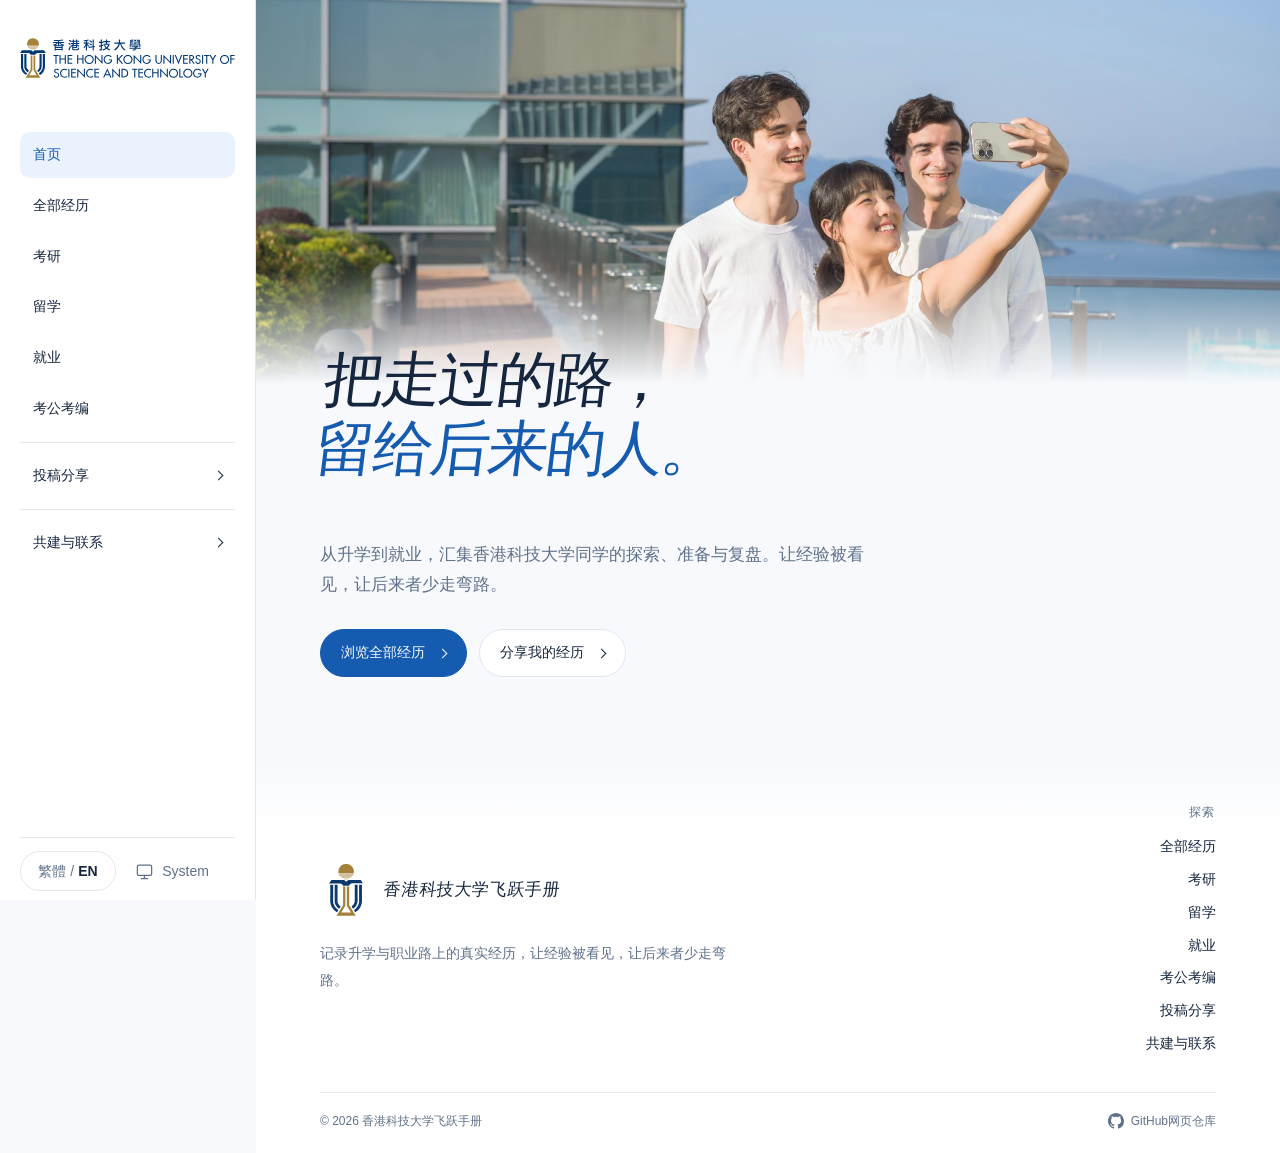
==== index.html @ 830ad862 "Fix bilingual typography and responsive language controls" ====
<!doctype html>
<html lang="zh-CN">
<head>
<meta charset="utf-8"><meta name="viewport" content="width=device-width,initial-scale=1">
<meta name="description" content="香港科技大学飞跃手册：考研、留学、就业、考公考编的真实经历分享。">
<link rel="canonical" href="https://hkust-feiyue.github.io/">
<meta property="og:image" content="./assets/images/hkust-horizontal.svg">
<meta property="og:image:alt" content="香港科技大学飞跃手册">
<meta name="theme-color" content="#f7f9fc">
<title>HKUST Feiyue · 香港科技大学飞跃手册</title>
<link rel="icon" href="./assets/icons/favicon.ico" sizes="any">
<link rel="icon" href="./assets/icons/favicon.svg" type="image/svg+xml">
<link rel="icon" href="./assets/icons/favicon-96x96.png" type="image/png" sizes="96x96">
<link rel="apple-touch-icon" href="./assets/icons/apple-touch-icon.png">
<link rel="manifest" href="./assets/icons/site.webmanifest">
<script src="./assets/js/theme-init.js"></script>
<link rel="preload" as="image" href="./assets/images/hkust-campus.jpg">
<link rel="stylesheet" href="./assets/css/site.css">
<script defer src="./assets/js/i18n.js"></script>
<script defer src="./assets/js/site.js"></script>

</head>
<body data-pagefind-ignore>
<a class="skip-link" href="#main">跳转到正文</a>
<div class="shell">
<aside class="sidebar" id="sidebar" aria-label="侧边导航"><a class="brand" href="./" aria-label="香港科技大学飞跃手册首页"><img class="brand-logo" src="./assets/images/hkust-horizontal.svg" alt="" width="498" height="94"></a><nav class="nav" id="category-nav" aria-label="主导航"><a href="./" data-view="home">首页</a><a href="./?view=all" data-category="all">全部经历</a><a href="./?category=kaoyan" data-category="kaoyan" data-category-label="考研" data-category-description="备考、复试与录取经历">考研</a><a href="./?category=overseas" data-category="overseas" data-category-label="留学" data-category-description="选校、申请与海外求学">留学</a><a href="./?category=career" data-category="career" data-category-label="就业" data-category-description="实习、校招与职场起步">就业</a><a href="./?category=public" data-category="public" data-category-label="考公考编" data-category-description="备考、招录与面试经验">考公考编</a><a href="./submit.html" class="nav-contribute">投稿分享 <span class="link-arrow" aria-hidden="true"></span></a><a href="./community.html" class="nav-community">共建与联系 <span class="link-arrow" aria-hidden="true"></span></a></nav><div class="sidebar-bottom"><button class="sidebar-theme language-toggle" type="button" aria-label="Switch to Traditional Chinese"><span lang="zh-Hant">繁體</span><span aria-hidden="true">/</span><span lang="en">EN</span></button><button class="sidebar-theme" id="theme-toggle" type="button" data-mode="system" aria-label="当前为跟随系统，切换到浅色主题"><svg viewBox="0 0 24 24" fill="none" stroke="currentColor" stroke-width="1.6" stroke-linecap="round" stroke-linejoin="round" aria-hidden="true"><g data-theme-icon="system"><rect x="3" y="4" width="18" height="13" rx="2"/><path d="M8 21h8m-4-4v4"/></g><g data-theme-icon="light"><circle cx="12" cy="12" r="4"/><path d="M12 2v2m0 16v2M2 12h2m16 0h2M5 5l1.4 1.4m11.2 11.2L19 19M5 19l1.4-1.4M17.6 6.4 19 5"/></g><g data-theme-icon="dark"><path d="M20.5 14A8.5 8.5 0 0 1 10 3.5 8.5 8.5 0 1 0 20.5 14Z"/></g></svg><span id="theme-label">跟随系统</span></button></div></aside>

<div class="page is-home">
<header class="topbar" aria-label="移动端导航栏">
        <a class="mobile-brand" href="./" aria-label="香港科技大学飞跃手册首页"><img class="mobile-brand-logo" src="./assets/images/hkust-horizontal.svg" alt="" width="498" height="94"></a>
        <button class="icon-button menu-button" id="menu-toggle" type="button" aria-label="打开导航" aria-controls="sidebar" aria-expanded="false"><span class="menu-lines" aria-hidden="true"><span></span><span></span><span></span></span></button>
      </header>
<div class="campus-banner" aria-hidden="true"></div>

<main id="main" class="content">
<script>
  const initialNav = document.querySelector('#category-nav');
  const initialCategory = new URLSearchParams(location.search).get('category');
  const initialActive = document.documentElement.dataset.view === 'home'
    ? initialNav.querySelector('[data-view="home"]')
    : initialNav.querySelector(`[data-category="${CSS.escape(initialCategory || 'all')}"]`) || initialNav.querySelector('[data-category="all"]');
  initialActive.setAttribute('aria-current', 'page');
</script>
<section class="home-intro" id="home-intro" aria-labelledby="hero-title">
          <div class="hero-copy">
            <h1 id="hero-title">把走过的路，<br><em>留给后来的人。</em></h1>
            <p class="lead">从升学到就业，汇集香港科技大学同学的探索、准备与复盘。让经验被看见，让后来者少走弯路。</p>
            <div class="home-actions"><a class="text-link" href="?view=all">浏览全部经历 <span class="link-arrow" aria-hidden="true"></span></a><a class="text-link" href="submit.html">分享我的经历 <span class="link-arrow" aria-hidden="true"></span></a></div>
          </div>
        </section><section class="archive-intro" id="archive-intro" aria-labelledby="stories-heading"><div><p class="eyebrow">EXPERIENCES</p><h1 id="stories-heading">全部经历</h1><p class="lead" id="category-intro">按方向浏览同学分享的升学与职业经验。</p></div><button type="button" class="search-open" aria-keyshortcuts="Control+K Meta+K" aria-label="搜索经历" hidden><svg viewBox="0 0 24 24" width="18" height="18" fill="none" stroke="currentColor" stroke-width="1.8" stroke-linecap="round" aria-hidden="true"><circle cx="10.8" cy="10.8" r="6.8"/><path d="m16 16 4.2 4.2"/></svg><span class="search-label">搜索文章</span><kbd>⌘/Ctrl K</kbd></button></section>
        <section class="section" id="archive-section" aria-labelledby="archive-heading"><div class="section-heading"><div><p class="eyebrow">STORIES</p><h2 id="archive-heading">经验分享</h2></div><div class="section-actions"><p id="results-count" aria-live="polite"></p><div class="year-select"><label class="visually-hidden" for="year-filter">按届次筛选</label><select id="year-filter" aria-label="按届次筛选"><option value="all">全部届次</option></select><button type="button" id="year-trigger" class="year-trigger" popovertarget="year-options" aria-label="按届次筛选" hidden><span id="year-label">全部届次</span><svg viewBox="0 0 24 24" fill="none" stroke="currentColor" stroke-width="1.8" aria-hidden="true"><path d="m6 9 6 6 6-6"/></svg></button><div id="year-options" class="year-options" popover aria-label="选择毕业届次"></div></div></div></div><div id="articles" class="article-list" aria-live="polite">
<!-- Article cards are generated from content/ during the build. -->
</div>
<div id="empty-state" class="empty-state" hidden><h3>暂时没有匹配的经历</h3><p>试试其他关键词或筛选条件。</p><a class="text-link" href="./submit.html">分享我的经历<span class="link-arrow"></span></a></div></section>
<dialog class="search-dialog" id="search-dialog" aria-label="搜索经历"><div class="search-field"><svg viewBox="0 0 24 24" width="18" height="18" fill="none" stroke="currentColor" stroke-width="1.8" stroke-linecap="round" aria-hidden="true"><circle cx="10.8" cy="10.8" r="6.8"/><path d="m16 16 4.2 4.2"/></svg><input id="search" type="search" placeholder="搜索文章全文、标题和关键词…" aria-label="搜索文章" aria-controls="search-results" autocomplete="off"><button type="button" class="search-close" aria-label="关闭搜索">×</button></div><div id="search-results" aria-live="polite"></div></dialog>
<script>
  const initialHome = document.documentElement.dataset.view === 'home';
  document.querySelector('.page').classList.toggle('is-home', initialHome);
  document.querySelector('#home-intro').hidden = !initialHome;
  document.querySelector('#archive-intro').hidden = initialHome;
  document.querySelector('#archive-section').hidden = initialHome;
  if (!initialHome && initialActive.dataset.categoryLabel) {
    document.querySelector('#stories-heading').textContent = initialActive.dataset.categoryLabel + '经历';
    document.querySelector('#category-intro').textContent = initialActive.dataset.categoryDescription + '，阅读同学的经验分享。';
  }
</script>
</main>
<footer class="site-footer" data-site-footer aria-label="网站页脚">
<div class="footer-inner">
<div class="footer-grid">
<div class="footer-brand">
<a class="footer-brand-link" href="./"><img class="footer-logo" src="./assets/icons/favicon.svg" alt="" width="52" height="52"><span class="footer-brand-name">香港科技大学飞跃手册</span></a>
<p>记录升学与职业路上的真实经历，让经验被看见，让后来者少走弯路。</p>
</div>
<div><h2 class="footer-title">探索</h2><nav class="footer-links" aria-label="页脚导航">
<a href="./?view=all">全部经历</a>
<a href="./?category=kaoyan">考研</a><a href="./?category=overseas">留学</a><a href="./?category=career">就业</a><a href="./?category=public">考公考编</a>
<a href="./submit.html">投稿分享</a><a href="./community.html">共建与联系</a>
</nav></div>
</div>
<div class="footer-bottom"><a class="footer-copyright" href="./community.html">© 2026 香港科技大学飞跃手册</a><a class="footer-github" href="https://github.com/HKUST-Feiyue/HKUST-Feiyue" target="_blank" rel="noopener noreferrer"><svg viewBox="0 0 16 16" fill="currentColor" aria-hidden="true" focusable="false"><path d="M8 0C3.58 0 0 3.58 0 8c0 3.54 2.29 6.53 5.47 7.59.4.07.55-.17.55-.38 0-.19-.01-.82-.01-1.49-2.01.37-2.53-.49-2.69-.94-.09-.23-.48-.94-.82-1.13-.28-.15-.68-.52-.01-.53.63-.01 1.08.58 1.23.82.72 1.21 1.87.87 2.33.66.07-.52.28-.87.51-1.07-1.78-.2-3.64-.89-3.64-3.95 0-.87.31-1.59.82-2.15-.08-.2-.36-1.02.08-2.12 0 0 .67-.21 2.2.82a7.65 7.65 0 0 1 2-.27c.68 0 1.36.09 2 .27 1.53-1.04 2.2-.82 2.2-.82.44 1.1.16 1.92.08 2.12.51.56.82 1.27.82 2.15 0 3.07-1.87 3.75-3.65 3.95.29.25.54.73.54 1.48 0 1.07-.01 1.93-.01 2.2 0 .21.15.46.55.38A8.01 8.01 0 0 0 16 8c0-4.42-3.58-8-8-8"/></svg><span>GitHub网页仓库</span></a></div>
</div>
</footer>

</div>
</div>
</body>
</html>
---- assets/css/site.css ----
:root {
  color-scheme: light;
  --bg: #f7f9fc;
  --surface: #fff;
  --text: #15263e;
  --muted: #60728b;
  --line: #e0e8f2;
  --accent: #155baf;
  --soft: #e9f2fd;
  --sidebar: 256px;
  font-family: Inter,-apple-system,BlinkMacSystemFont,"Segoe UI","PingFang TC","Microsoft JhengHei","PingFang SC","Microsoft YaHei",sans-serif;
  --serif: Georgia,"Noto Serif TC","Source Han Serif TC","Songti TC","PMingLiU",serif;
  font-synthesis: none;
  --banner-tint: linear-gradient(110deg,rgba(246,250,255,.12),rgba(246,250,255,.08));
}

* {
  box-sizing: border-box;
}

html {
  scroll-behavior: auto;
  scroll-padding-top: 24px;
}

body {
  margin: 0;
  background: var(--bg);
  color: var(--text);
  line-height: 1.7;
}

a {
  color: inherit;
  text-decoration: none;
}

button, input, select, textarea {
  font: inherit;
}

button, a, input, select, textarea {
  -webkit-tap-highlight-color: transparent;
}

button {
  cursor: pointer;
}

button:focus-visible, a:focus-visible, input:focus-visible, select:focus-visible, textarea:focus-visible {
  outline: 2px solid var(--accent);
  outline-offset: 3px;
}

[data-theme=dark] {
  color-scheme: dark;
  --bg: #0b1424;
  --surface: #111e32;
  --text: #edf4ff;
  --muted: #a6b8cf;
  --line: #283b55;
  --accent: #7bb6ff;
  --soft: #172d4c;
  --banner-tint: linear-gradient(110deg,rgba(4,17,38,.24),rgba(4,17,38,.16));
}

.shell {
  display: flex;
  min-height: 100vh;
}

.sidebar {
  position: fixed;
  inset: 0 auto 0 0;
  width: var(--sidebar);
  height: 100vh;
  flex: none;
  border-right: 1px solid var(--line);
  padding: 32px 20px 4px;
  display: flex;
  flex-direction: column;
  background: var(--surface);
  overflow-y: auto;
}

.brand {
  display: flex;
  align-items: center;
  flex: none;
  min-height: 52px;
  margin-bottom: 48px;
}

.nav {
  display: grid;
  gap: 5px;
}

.nav a {
  display: block;
  padding: 11px 13px;
  border-radius: 10px;
  font-size: 14px;
  transition: background .2s;
}

.nav a:hover, .nav a[aria-current="page"] {
  background: var(--soft);
}

.nav a[aria-current] {
  color: var(--accent);
  font-weight: 650;
}

.sidebar-bottom {
  display: flex;
  align-items: center;
  justify-content: flex-start;
  margin-top: auto;
  padding-top: 8px;
  border-top: 1px solid var(--line);
}

.page {
  min-width: 0;
  flex: 1;
  margin-left: var(--sidebar);
  position: relative;
  display: flex;
  flex-direction: column;
  min-height: 100vh;
  background: var(--bg);
  color: var(--text);
}

.page .topbar {
  display: none;
  border: 0;
}

.icon-button {
  border: 0;
  background: none;
  color: var(--text);
  font-size: 23px;
  padding: 5px;
}

.menu-button, .mobile-brand {
  display: none;
}

.content {
  max-width: 1600px;
  margin: auto;
  padding: 0 clamp(30px,5vw,96px);
}

.eyebrow {
  color: var(--accent);
  font-size: 11px;
  letter-spacing: .2em;
  font-weight: 700;
}

.submit-intro h1 {
  letter-spacing: -.045em;
  line-height: 1.27;
  font-weight: 500;
  font-family: var(--serif);
  font-size: clamp(30px,3.6vw,44px);
  margin: 10px 0;
}

.submit-intro h1 em {
  color: var(--accent);
  font-style: normal;
}

.lead {
  font-size: clamp(15px,1.4vw,18px);
  color: var(--muted);
  max-width: 600px;
}

.text-link {
  display: inline-block;
  color: var(--accent);
  font-weight: 650;
  font-size: 14px;
  margin-top: 22px;
}

.section {
  padding: 75px 0;
}

.section-heading {
  display: flex;
  flex-wrap: wrap;
  justify-content: space-between;
  align-items: end;
  gap: 20px;
  margin-bottom: 30px;
}

.section-heading h2 {
  font-family: var(--serif);
  font-size: 30px;
  font-weight: 500;
  margin: 8px 0 0;
}

.section-actions {
  display: flex;
  margin-left: auto;
  max-width: 100%;
  flex-direction: column;
  align-items: flex-end;
  gap: 8px;
}

.section-actions>p {
  font-size: 13px;
  color: var(--muted);
  margin: 0;
}

.year-select select, .field input, .field select, .field textarea {
  width: 100%;
  border: 1px solid var(--line);
  background: var(--surface);
  color: var(--text);
  border-radius: 9px;
  padding: 12px 14px;
  outline: none;
}

.year-select select:focus, .field input:focus, .field select:focus, .field textarea:focus {
  border-color: var(--accent);
}

.search-open {
  display: flex;
  align-items: center;
  gap: 10px;
  flex: none;
  min-width: 0;
  min-height: 40px;
  padding: 8px 0;
  border: 0;
  border-bottom: 1px solid var(--line);
  background: transparent;
  color: var(--muted);
  font: inherit;
  font-size: 13px;
  text-align: left;
  cursor: pointer;
}

.search-open:hover, .search-open:focus-visible {
  color: var(--accent);
}

.search-label {
  white-space: nowrap;
}

.search-open kbd {
  font: inherit;
  font-size: 11px;
}

.search-dialog {
  position: fixed;
  top: var(--search-top, 132px);
  left: 50%;
  transform: translateX(-50%);
  width: min(460px, calc(100% - 32px));
  max-height: min(580px, var(--search-available, calc(100dvh - var(--search-top, 132px) - 16px)));
  margin: 0;
  padding: 0;
  border: 1px solid color-mix(in srgb, var(--text) 10%, transparent);
  border-radius: 14px;
  background: var(--surface);
  color: var(--text);
  box-shadow: 0 16px 48px rgba(18,19,23,.14);
  overflow: hidden;
}

.search-dialog[open] {
  display: flex;
  flex-direction: column;
}

.search-dialog::backdrop {
  background: rgba(18,19,23,.3);
}

.search-field {
  display: flex;
  align-items: center;
  gap: 12px;
  flex: none;
  min-height: 54px;
  padding: 0 14px;
}

.search-field svg {
  flex: none;
  color: var(--muted);
}

.search-field input {
  flex: 1;
  min-width: 0;
  height: 54px;
  padding: 0;
  border: 0;
  background: transparent;
  color: var(--text);
  font: inherit;
  font-size: 16px;
}

.search-field input:focus {
  outline: none;
}

.search-field input::placeholder {
  color: var(--muted);
}

.search-field input::-webkit-search-cancel-button {
  display: none;
}

.search-close {
  display: flex;
  align-items: center;
  justify-content: center;
  width: 30px;
  height: 36px;
  flex: none;
  border: 0;
  border-radius: 7px;
  background: transparent;
  color: var(--muted);
  font: 24px/1 system-ui,-apple-system,BlinkMacSystemFont,"Segoe UI",sans-serif;
  cursor: pointer;
}

.search-close:hover, .search-close:focus-visible {
  color: var(--text);
  background: var(--surface);
}

#search-results {
  min-height: 0;
  overflow-y: auto;
  scrollbar-width: none;
  border-top: 1px solid var(--line);
}

#search-results:empty {
  display: none;
}

#search-results::-webkit-scrollbar {
  display: none;
}

.search-dialog:not(:has(#search-results ul)) .scroll-hint {
  display: none;
}

.scroll-hint {
  display: flex;
  justify-content: center;
  align-items: center;
  flex: none;
  height: 20px;
  color: var(--muted);
  visibility: hidden;
}

.scroll-hint.is-visible {
  visibility: visible;
}

.scroll-hint::before {
  content: "";
  width: 7px;
  height: 7px;
  border-right: 1.5px solid currentColor;
  border-bottom: 1.5px solid currentColor;
  transform: rotate(45deg);
}

.scroll-hint.is-visible::before {
  animation: scroll-hint 1.4s ease-in-out infinite;
}

@keyframes scroll-hint {
  50% { transform: translateY(3px) rotate(45deg); }
}

#search-results:not(:empty) {
  padding: 10px 16px;
  color: var(--muted);
  font-size: 13px;
}

.search-summary {
  padding: 2px 2px 8px;
  color: var(--muted);
  font-size: 11px;
  font-weight: 600;
}

#search-results ul {
  list-style: none;
  margin: 0;
  padding: 0;
}

#search-results li+li {
  border-top: 1px solid var(--line);
}

#search-results li a {
  display: block;
  padding: 10px 2px;
  border-radius: 8px;
  color: var(--text);
  font-size: 15px;
  line-height: 1.5;
}

.search-title {
  display: block;
  font-weight: 600;
}

#search-results li a:hover, #search-results li a:focus-visible {
  color: var(--accent);
}

.search-match {
  display: -webkit-box;
  -webkit-box-orient: vertical;
  -webkit-line-clamp: 2;
  overflow: hidden;
  margin-top: 3px;
  color: var(--muted);
  font-size: 12px;
  font-weight: 400;
  overflow-wrap: anywhere;
}

#search-results mark {
  background: transparent;
  color: var(--accent);
  font-weight: 700;
}

.year-select {
  position: relative;
  display: inline-flex;
  flex: none;
  width: max-content;
  min-width: 0;
}

.year-select select {
  appearance: none;
  -webkit-appearance: none;
  width: auto;
  max-width: none;
  padding: 10px 35px 10px 13px;
  cursor: pointer;
  font-size: 14px;
  font-weight: 550;
  border-radius: 9px;
}

.year-select>svg {
  display: none;
}

.year-select.has-popover select {
  display: none;
}

.year-trigger {
  display: inline-flex;
  align-items: center;
  justify-content: space-between;
  gap: 10px;
  width: auto;
  min-height: 44px;
  padding: 9px 12px;
  border: 1px solid var(--line);
  border-radius: 9px;
  background: var(--surface);
  color: var(--text);
  font: inherit;
  font-size: 14px;
  font-weight: 550;
  cursor: pointer;
}

.year-trigger[hidden] {
  display: none;
}

.year-trigger svg {
  width: 16px;
  height: 16px;
  flex: none;
  color: var(--muted);
}

.year-trigger:hover, .year-trigger:focus-visible {
  border-color: var(--accent);
  outline: none;
}

.year-options[popover] {
  position: fixed;
  inset: auto;
  min-width: 0;
  max-height: min(280px,60vh);
  overflow-y: auto;
  padding: 5px;
  margin: 0;
  border: 1px solid var(--line);
  border-radius: 10px;
  background: var(--surface);
  color: var(--text);
  box-shadow: 0 12px 30px rgba(8,28,55,.16);
}

.year-option {
  display: block;
  width: 100%;
  padding: 9px 12px;
  border: 0;
  border-radius: 7px;
  background: transparent;
  color: inherit;
  text-align: left;
  font: inherit;
  font-size: 14px;
  white-space: nowrap;
  cursor: pointer;
}

.year-option:hover, .year-option:focus-visible {
  background: var(--soft);
  outline: none;
}

.year-option.is-selected {
  background: var(--soft);
  color: var(--accent);
  font-weight: 650;
}

.article-item {
  padding: 22px 0;
  border-bottom: 1px solid var(--line);
}

.article-item h3 {
  font-size: 20px;
  margin: 4px 0;
}

.article-item h3 a:hover {
  color: var(--accent);
}

.article-meta {
  color: var(--muted);
  font-size: 13px;
  margin: 0;
}

.empty-state {
  text-align: center;
  padding: 65px 15px;
  background: var(--surface);
  border: 1px dashed var(--line);
  border-radius: 14px;
}

.empty-state h3 {
  font-family: var(--serif);
  font-size: 23px;
  font-weight: 500;
}

.empty-state p {
  font-size: 14px;
  color: var(--muted);
}

.submit-intro {
  max-width: 820px;
  margin-inline: auto;
  padding: 42px 0 24px;
}

.form-wrap {
  max-width: 820px;
  padding: 0;
  margin-bottom: 76px;
  margin-inline: auto;
  color: var(--text);
}

.notice {
  background: var(--soft);
  padding: 14px 16px;
  border-radius: 11px;
  margin-bottom: 22px;
  font-size: 13px;
  line-height: 1.7;
}

.notice p {
  margin: 5px 0 0;
  color: var(--muted);
}

.field {
  display: grid;
  gap: 8px;
  margin-bottom: 24px;
}

.education-fields {
  display: grid;
  grid-template-columns: repeat(3, minmax(0, 1fr));
  gap: 16px;
  align-items: start;
  min-width: 0;
  margin: 0 0 24px;
  padding: 0;
  border: 0;
}

.education-fields legend {
  padding: 0 0 16px;
  color: var(--text);
  font-size: 14px;
  font-weight: 700;
}

.education-fields .field {
  margin-bottom: 0;
  align-self: start;
}

.field label {
  font-size: 14px;
  font-weight: 600;
}

.field textarea {
  display: block;
  width: 100%;
  height: auto;
  field-sizing: content;
  resize: vertical;
  line-height: 1.75;
  min-height: 110px;
  overflow-y: auto;
}

.input-suffix {
  display: flex;
  align-items: center;
  gap: 12px;
}

.input-suffix input {
  width: 8ch;
  max-width: 100px;
  padding: 12px;
  text-align: center;
  letter-spacing: .02em;
}

.input-suffix span {
  font-size: 14px;
  font-weight: 600;
  white-space: nowrap;
  color: var(--muted);
}

.field-hint {
  font-size: 12px;
  color: var(--muted);
}

.form-actions {
  display: flex;
  gap: 10px;
  flex-wrap: wrap;
  margin: 12px 0 22px;
}

.primary-button, .secondary-button {
  min-height: 44px;
  padding: 11px 20px;
  border-radius: 10px;
  font-weight: 650;
  font-size: 14px;
}

.primary-button {
  background: var(--accent);
  border: 1px solid var(--accent);
  color: var(--bg);
}

.secondary-button {
  background: var(--surface);
  border: 1px solid var(--line);
  color: var(--text);
}

.primary-button:disabled {
  opacity: .55;
  cursor: not-allowed;
}

.secondary-button:hover:not(:disabled) {
  border-color: var(--accent);
}

.submission-checkpoint {
  display: grid;
  gap: 16px;
  padding: 22px 0 0;
  border-top: 1px solid var(--line);
  background: transparent;
}

.submission-checkpoint-heading strong {
  font-size: 16px;
  color: var(--text);
}

.submission-checkpoint-heading p {
  font-size: 13px;
  line-height: 1.7;
  color: var(--muted);
  margin: 4px 0 0;
}

.submission-turnstile {
  min-height: 65px;
  max-width: 100%;
  overflow: visible;
}

.submission-checkpoint-actions {
  display: flex;
  flex-wrap: wrap;
  align-items: center;
  gap: 12px 18px;
}

.submission-checkpoint-actions p {
  font-size: 13px;
  line-height: 1.6;
  color: var(--muted);
  margin: 0;
  flex: 1 1 230px;
  overflow-wrap: anywhere;
}

.submission-checkpoint-actions p[data-state=error] {
  color: #b62f37;
}

.submission-checkpoint-actions p[data-state=success] {
  color: #187d4b;
}

.submission-checkpoint-actions a {
  color: var(--accent);
  text-decoration: underline;
  text-underline-offset: 3px;
}

.preview {
  margin-top: 30px;
  padding: 20px;
  border: 1px solid var(--line);
  border-radius: 12px;
}

.preview #preview-text.article-page {
  padding: 0;
  margin: 0;
}

.preview #preview-text.article-page h1 {
  margin-top: 14px;
}

.visually-hidden {
  position: absolute!important;
  width: 1px;
  height: 1px;
  padding: 0;
  margin: -1px;
  overflow: hidden;
  clip: rect(0,0,0,0);
  white-space: nowrap;
  border: 0;
}

.skip-link {
  position: absolute;
  left: 10px;
  top: -60px;
  padding: 10px;
  background: var(--surface);
  z-index: 20;
}

.skip-link:focus {
  top: 10px;
}

/* Editorial article pages */
.article-page {
  position: relative;
  margin: 0 auto;
  padding: 65px 0 90px;
  padding-top: 38px;
}

.article-page h1 {
  font-family: var(--serif);
  font-size: clamp(32px,4.2vw,52px);
  line-height: 1.3;
  letter-spacing: -.03em;
  margin: 14px 0;
}

.article-page .article-byline {
  color: var(--muted);
  font-size: 14px;
  margin-bottom: 45px;
}

.article-body {
  font-size: 16px;
  line-height: 1.95;
  overflow-wrap: anywhere;
}

.article-body h2, .article-body h3 {
  line-height: 1.45;
  scroll-margin-top: 90px;
}

.article-body h2 {
  font-size: 25px;
  margin-top: 50px;
}

.article-body h3 {
  font-size: 20px;
  margin-top: 35px;
}

.article-body p, .article-body ul, .article-body ol {
  margin: 17px 0;
}

.article-body a {
  color: var(--accent);
  text-decoration: underline;
  text-underline-offset: 3px;
}

.article-body blockquote {
  margin: 25px 0;
  padding: 3px 20px;
  border-left: 3px solid var(--accent);
  background: var(--soft);
  color: var(--muted);
}

.article-body img {
  max-width: 100%;
  height: auto;
  border-radius: 12px;
}

.article-body pre {
  overflow: auto;
  padding: 20px;
  border-radius: 10px;
  background: var(--soft);
}

.article-body code {
  font-size: .9em;
}

.article-body table {
  border-collapse: collapse;
  display: block;
  overflow: auto;
}

.article-body th, .article-body td {
  padding: 10px 14px;
  border: 1px solid var(--line);
}

.article-toc {
  margin: 20px 0 40px;
  border-bottom: 1px solid var(--line);
}

.article-toc summary {
  display: flex;
  align-items: center;
  justify-content: space-between;
  list-style: none;
  cursor: pointer;
  padding: 14px 0;
  color: var(--text);
  font-size: 14px;
  font-weight: 600;
  user-select: none;
  -webkit-user-select: none;
  -webkit-tap-highlight-color: transparent;
}

.article-toc summary:focus-visible {
  outline: none;
  color: var(--accent);
}

.article-toc summary::-webkit-details-marker {
  display: none;
}

.article-toc summary::after {
  content: "";
  width: 8px;
  height: 8px;
  border-right: 1.5px solid currentColor;
  border-bottom: 1.5px solid currentColor;
  transform: rotate(45deg);
  transition: transform .2s;
}

.article-toc.is-open summary::after, .article-toc[open]:not(.is-enhanced) summary::after {
  transform: rotate(225deg);
}

.article-toc-panel {
  display: grid;
  grid-template-rows: 1fr;
}

.article-toc.is-enhanced .article-toc-panel {
  grid-template-rows: 0fr;
  transition: grid-template-rows .24s ease;
}

.article-toc.is-open .article-toc-panel {
  grid-template-rows: 1fr;
}

.article-toc-clip {
  min-height: 0;
  overflow: hidden;
}

.article-toc ul {
  list-style: none;
  margin: 0;
  padding: 8px 6px 12px;
  max-height: 24rem;
  overflow-y: auto;
  overscroll-behavior-y: contain;
}

.article-toc.is-enhanced ul {
  --fade-size: 48px;
  --fade-top: 0px;
  --fade-bottom: 0px;
  scrollbar-width: none;
  mask-image: linear-gradient(to bottom, transparent, #000 var(--fade-top), #000 calc(100% - var(--fade-bottom)), transparent);
}

.article-toc.is-enhanced ul::-webkit-scrollbar {
  display: none;
}

.article-toc ul.can-scroll-up {
  --fade-top: var(--fade-size);
}

.article-toc ul.can-scroll-down {
  --fade-bottom: var(--fade-size);
}

.article-toc li {
  margin: 0;
  font-size: 15px;
}

.article-toc li a {
  display: block;
  padding: 12px 6px;
  border-bottom: 1px solid var(--line);
  line-height: 1.5;
  -webkit-tap-highlight-color: transparent;
  user-select: none;
}

.article-toc li a:focus-visible {
  outline: none;
  color: var(--accent);
}

.article-toc a:hover, .article-toc a.is-active {
  color: var(--accent);
}

.article-toc li:last-child a {
  border-bottom: 0;
}

.article-contact {
  padding: 20px;
  border: 1px solid var(--line);
  border-radius: 12px;
  margin-top: 50px;
  white-space: pre-wrap;
  overflow-wrap: anywhere;
}

.article-back {
  font-size: 14px;
  color: var(--accent);
  display: inline-flex;
  align-items: center;
  gap: 7px;
}

.demo-badge {
  display: inline-block;
  color: var(--accent);
  background: var(--soft);
  font-size: 11px;
  font-weight: 700;
  border-radius: 6px;
  padding: 2px 8px;
  margin: 5px 0;
}

.article-more {
  display: inline-flex;
  gap: 6px;
  align-items: center;
  color: var(--accent);
  font-weight: 650;
  font-size: 13px;
  margin-top: 12px;
}

.article-toc .toc-depth-3 {
  margin-left: 16px;
}

.article-toc a {
  color: var(--muted);
  text-decoration: none;
}

/* Archive-first layout: category navigation lives in the sidebar, not repeated cards. */
.archive-intro {
  display: flex;
  align-items: center;
  justify-content: space-between;
  gap: 24px;
  padding: clamp(38px,6vw,76px) 0 26px;
  padding-top: 42px;
  padding-bottom: 14px;
}

.archive-intro h1 {
  font-family: var(--serif);
  font-size: clamp(32px,4vw,49px);
  font-weight: 500;
  line-height: 1.25;
  letter-spacing: -.035em;
  margin: 8px 0;
}

.home-intro h1:focus, .archive-intro h1:focus {
  outline: none;
}

.archive-intro .lead {
  font-size: 15px;
  margin: 0;
}

.archive-intro+.section {
  padding-top: 18px;
}

.archive-intro+.section .section-heading {
  margin-bottom: 22px;
}

.submit-intro .lead {
  font-size: 14px;
  margin: 0;
}


/* Community contact page: shared layout, tokens and responsive typography. */
.community-content { max-width: 820px; margin: 0 auto 76px; }
.community-section { padding: 28px 0; border-top: 1px solid var(--line); }
.community-section h2 { margin: 0 0 10px; font-size: 20px; font-weight: 600; letter-spacing: -.02em; }
.community-section > p { color: var(--muted); font-size: 14px; margin: 0 0 18px; }
.community-people { display: grid; grid-template-columns: repeat(2, minmax(0, 1fr)); column-gap: 24px; margin-bottom: 18px; }
.community-person { display: flex; align-items: center; justify-content: space-between; gap: 18px; min-width: 0; padding: 22px 0; border-bottom: 1px solid var(--line); }
.community-person-info { min-width: 0; }
.community-person-name { display: flex; align-items: center; flex-wrap: wrap; gap: 9px; margin: 0; font-size: 16px; font-weight: 650; }
.community-role { font-size: 12px; font-weight: 500; color: var(--muted); }
.community-person-info p { color: var(--muted); font-size: 13px; margin: 4px 0; }
.community-person-links { display: flex; gap: 12px; flex: none; }
.community-person-links a { display: inline-flex; align-items: center; justify-content: center; width: 28px; height: 28px; color: var(--muted); }
.community-person-links a:hover, .community-person-links a:focus-visible { color: var(--accent); }
.community-person-links svg { width: 18px; height: 18px; }
.community-links { display: flex; gap: 18px; flex-wrap: wrap; margin-top: 5px; }
.community-links a, .community-contact a { color: var(--accent); font-size: 14px; }
.community-links a:hover, .community-contact a:hover { text-decoration: underline; text-underline-offset: 3px; }
.community-contact { display: flex; gap: 14px 24px; align-items: center; flex-wrap: wrap; }
@media(max-width:580px) {
  .community-content { margin-bottom: 42px; }
  .community-people { grid-template-columns: 1fr; }
  .community-person { gap: 12px; }
}

/* One shared right-arrow interaction, following the personal-site implementation. */
.link-arrow {
  display: inline-block;
  vertical-align: middle;
  flex: 0 0 auto;
  width: 7px;
  height: 7px;
  margin-left: 6px;
  border-top: 1.5px solid currentColor;
  border-right: 1.5px solid currentColor;
  transform: rotate(45deg);
  transition: transform .16s ease;
}

a:is(:hover, :focus-visible) .link-arrow {
  transform: translateX(3px) rotate(45deg);
}

.link-arrow-left {
  transform: rotate(225deg);
}

a:is(:hover, :focus-visible) .link-arrow-left {
  transform: translateX(-3px) rotate(225deg);
}

.nav a:is(.nav-contribute, .nav-community) {
  position: relative;
  margin-top: 16px;
  display: flex;
  align-items: center;
  justify-content: space-between;
}

.nav-contribute::before, .nav-community::before {
  content: "";
  position: absolute;
  top: -11px;
  left: 0;
  right: 0;
  border-top: 1px solid var(--line);
}

.sidebar-theme {
  display: flex;
  align-items: center;
  justify-content: center;
  flex: none;
  gap: 8px;
  width: 112px;
  white-space: nowrap;
  border: 1px solid transparent;
  background: transparent;
  color: var(--muted);
  height: 50px;
  padding: 8px 13px;
  line-height: 1.2;
  text-align: left;
  font-size: 14px;
  border-radius: 10px;
  transition: background .18s,color .18s;
}

.sidebar-theme:hover {
  background: var(--soft);
  color: var(--text);
}

.sidebar-theme svg {
  display: block;
  width: 19px;
  height: 19px;
  flex: none;
}

.sidebar-theme [data-theme-icon] {
  display: none;
}

.sidebar-theme[data-mode=system] [data-theme-icon=system], .sidebar-theme[data-mode=light] [data-theme-icon=light], .sidebar-theme[data-mode=dark] [data-theme-icon=dark] {
  display: block;
}

.home-intro {
  padding: clamp(50px,8vw,105px) 0 65px;
  max-width: 760px;
}

.home-intro h1 {
  font-family: var(--serif);
  font-size: clamp(38px,5.3vw,68px);
  font-weight: 500;
  line-height: 1.3;
  letter-spacing: -.035em;
  margin: 18px 0 24px;
}

.home-intro h1 em {
  color: var(--accent);
  font-style: normal;
}

.home-actions {
  display: flex;
  flex-wrap: wrap;
  gap: 12px 30px;
}

[hidden] {
  display: none!important;
}

html[data-view="home"] #archive-intro,
html[data-view="home"] #archive-section,
html[data-view="archive"] #home-intro {
  display: none;
}

/* Accessible mobile navigation and compact page structure. */
.nav a:focus-visible, .sidebar-theme:focus-visible {
  outline-offset: 0;
}

.nav a[aria-current="page"] {
  background: var(--soft);
  color: var(--accent);
  font-weight: 650;
}

.article-back .link-arrow {
  margin-left: 0;
}

.field #body {
  min-height: 250px;
}

.field textarea[hidden] {
  display: none!important;
}

.markdown-toolbar {
  display: flex;
  flex-wrap: wrap;
  align-items: center;
  gap: 6px;
  padding: 12px;
  border: 1px solid var(--line);
  border-bottom: 0;
  border-radius: 10px 10px 0 0;
  background: var(--surface);
  margin-bottom: -8px;
}

.markdown-action {
  border: 1px solid var(--line);
  border-radius: 7px;
  background: var(--surface);
  color: var(--text);
  font-size: 13px;
  line-height: 1.4;
  padding: 7px 10px;
  white-space: nowrap;
}

.markdown-action:hover, .markdown-action:focus-visible {
  border-color: var(--accent);
  color: var(--accent);
}

/* Lightweight Markdown editing and in-place formatted preview. */
.markdown-toolbar+textarea {
  border-radius: 0 0 10px 10px;
  min-height: 250px;
}

.markdown-preview {
  border: 1px solid var(--line);
  border-radius: 0 0 10px 10px;
  background: var(--surface);
  padding: 16px;
  min-height: 180px;
}

.markdown-preview:empty:before {
  content: '暂无正文，返回编辑后开始填写';
  color: var(--muted);
  font-size: 14px;
}

.markdown-preview-toggle {
  background: var(--soft);
  color: var(--accent);
  border-color: var(--accent);
  font-weight: 650;
}

.markdown-preview-toggle[aria-pressed="true"] {
  color: var(--accent);
  border-color: var(--accent);
}

/* Form demo controls and published article typography share the same article-body rules. */
.demo-actions {
  display: flex;
  gap: 8px;
  flex-wrap: wrap;
}

.article-body h1 {
  font-size: clamp(27px,3.5vw,38px);
  line-height: 1.4;
  margin-top: 42px;
}

.article-body del {
  text-decoration: line-through;
}

.article-body input[type="checkbox"] {
  margin-right: 8px;
}

.markdown-help {
  border-top: 1px solid var(--line);
  padding: 12px 0;
  margin: 12px 0 16px;
  color: var(--muted);
}

.markdown-help summary {
  font-size: 13px;
  color: var(--accent);
  font-weight: 600;
  cursor: pointer;
}

.markdown-help-content {
  display: grid;
  gap: 9px;
  padding: 13px 0 4px;
  font-size: 13px;
  line-height: 1.6;
}

.markdown-help-content>div {
  display: grid;
  grid-template-columns: minmax(110px,170px) minmax(0,1fr);
  gap: 12px;
}

.markdown-help-content code {
  font-size: 12px;
  white-space: pre-wrap;
  overflow-wrap: anywhere;
  color: var(--text);
  background: var(--soft);
  padding: 5px 7px;
  border-radius: 5px;
}

.markdown-help-content p {
  margin: 7px 0 0;
}

.field #contact {
  min-height: 105px;
}

.year-select:focus-within .year-trigger {
  border-color: var(--accent);
}

/* Shared brand artwork and photographic page atmosphere. */
/* Use the original official horizontal logo as one image. Keep its native
proportions; no composition, mask, crop or duplicate seal. */
.brand-logo {
  display: block;
  width: 100%;
  height: auto;
  aspect-ratio: 498/94;
  max-width: 215px;
}

.mobile-brand-logo {
  display: block;
  width: 150px;
  max-width: 100%;
  height: auto;
  object-fit: contain;
}

.language-toggle {
  flex: none;
  width: 96px;
  height: 40px;
  justify-content: center;
  gap: 4px;
  white-space: nowrap;
  border: 1px solid var(--line);
  border-radius: 999px;
  padding: 6px 8px;
  background: transparent;
  color: var(--text);
  font-size: 14px;
}

.language-toggle span {
  color: var(--muted);
}

:lang(en) .language-toggle [lang=en],
:lang(zh-Hant) .language-toggle [lang=zh-Hant] {
  color: var(--text);
  font-weight: 700;
}

[data-theme=dark] :is(.brand-logo, .mobile-brand-logo, .footer-logo) {
  filter: brightness(0) invert(1);
}

.campus-banner {
  flex: none;
  height: clamp(270px,30vw,440px);
  background-color: var(--soft);
  background-image: linear-gradient(to bottom,transparent 70%,var(--bg) 100%),
    var(--banner-tint),url("../images/hkust-campus.jpg");
  background-size: cover;
  background-repeat: no-repeat;
  background-position: center,center,center 43%;
  overflow: hidden;
}

.page .content {
  flex: 1;
  width: 100%;
  background: var(--bg);
}

.page .icon-button {
  color: var(--text);
}

.page.is-home .home-intro {
  display: flex;
  flex-direction: column;
  justify-content: center;
  max-width: none;
  min-height: 0;
  padding: clamp(44px,6vw,86px) 0;
}

.page.is-home .hero-copy {
  max-width: 650px;
}

.page.is-home .home-intro h1 {
  position: relative;
  top: -140px;
  font-family: var(--serif);
  font-style: italic;
  transform: skewX(-7deg);
  transform-origin: left center;
  font-weight: 720;
  letter-spacing: -.04em;
  line-height: 1.15;
  font-size: clamp(40px,4.7vw,70px);
  color: var(--text);
  margin: 24px 0;
  margin-bottom: -100px;
}

.page.is-home .home-intro h1 em {
  color: var(--accent);
  font-style: inherit;
}

.page.is-home .home-intro .lead {
  font-size: clamp(15px,1.35vw,18px);
  max-width: 560px;
}

.page.is-home .home-actions {
  gap: 12px;
  margin-top: 30px;
}

.page.is-home .home-actions .text-link {
  display: inline-flex;
  align-items: center;
  justify-content: center;
  gap: 8px;
  margin: 0;
  padding: 11px 20px;
  min-height: 46px;
  border-radius: 999px;
  border: 1px solid var(--line);
  background: var(--surface);
  color: var(--text);
  font-size: 14px;
}

.page.is-home .home-actions .text-link:first-child {
  background: var(--accent);
  color: var(--bg);
  border-color: var(--accent);
}

.page.is-home .home-actions .text-link:hover {
  border-color: var(--accent);
}

/* HAI's two-column footer structure; colors and surface belong to HKUST's theme. */
.site-footer {
  flex: none;
  background: linear-gradient(to bottom,var(--bg),var(--surface) 80px);
  color: var(--text);
  padding: 48px clamp(22px,5vw,76px) 22px;
}

.footer-inner {
  width: 100%;
  max-width: none;
  margin: 0;
}

.footer-grid {
  display: grid;
  grid-template-columns: minmax(0,1fr) max-content;
  justify-content: space-between;
  align-items: center;
  gap: clamp(24px,5vw,72px);
}

.footer-grid>div:last-child {
  justify-self: end;
  text-align: right;
}

.footer-brand-link {
  display: inline-flex;
  align-items: center;
  gap: 12px;
  max-width: 100%;
  color: var(--text);
}

.footer-logo {
  display: block;
  width: 52px;
  height: 52px;
  flex: none;
  object-fit: contain;
}

.footer-brand-name {
  display: inline-block;
  font-family: var(--serif);
  font-style: italic;
  transform: skewX(-7deg);
  font-size: 17px;
  font-weight: 700;
  letter-spacing: .035em;
}

:lang(zh-Hant) :is(.page.is-home .home-intro h1, .footer-brand-name) {
  font-style: normal;
  transform: none;
}

.footer-brand p {
  max-width: 420px;
  color: var(--muted);
  font-size: 14px;
  line-height: 1.9;
  margin: 16px 0 0;
}

.footer-title {
  font-size: 12px;
  letter-spacing: .14em;
  color: var(--muted);
  font-weight: 700;
  margin: 0 0 13px;
}

.footer-links {
  display: grid;
  justify-items: end;
  gap: 9px;
}

.footer-links a {
  font-size: 14px;
  color: var(--text);
}

.footer-links a:hover, .footer-links a:focus-visible, .footer-bottom a:hover {
  color: var(--accent);
}

.footer-bottom {
  display: flex;
  justify-content: space-between;
  gap: 20px;
  margin-top: 36px;
  padding-top: 18px;
  border-top: 1px solid var(--line);
  color: var(--muted);
  font-size: 12px;
}

.footer-github {
  display: inline-flex;
  align-items: center;
  gap: 7px;
}

.footer-github svg {
  width: 16px;
  height: 16px;
  flex: none;
}

/* Responsive layout and environment preferences */

@media(max-width:900px) {
  .search-open {
    width: 44px;
    height: 44px;
    flex: none;
    margin: 0;
    justify-content: center;
    padding: 0;
    border: 0;
  }

  .search-open .search-label, .search-open kbd {
    display: none;
  }

  .search-open svg {
    width: 28px;
    height: 28px;
  }

  .education-fields {
    grid-template-columns: 1fr;
  }
  :root {
  --mobile-header-height: 72px;
  }

  .shell {
  display: block;
  }

  .page {
  width: 100%;
  margin-left: 0;
  }

  .page .topbar {
  position: sticky;
  top: 0;
  z-index: 50;
  display: flex;
  align-items: center;
  justify-content: space-between;
  gap: 4px;
  height: var(--mobile-header-height);
  padding: 0 clamp(18px,4vw,28px);
  background: var(--surface);
  border-bottom: 0;
  }

  .campus-banner {
  background-image: linear-gradient(to bottom,var(--surface),transparent 80px),
    linear-gradient(to bottom,transparent 70%,var(--bg) 100%),
    var(--banner-tint),url("../images/hkust-campus.jpg");
  background-position: center,center,center,center 43%;
  }

  .mobile-brand {
  display: flex;
  align-items: center;
  flex: 1;
  min-width: 0;
  min-height: 44px;
  }

  .topbar .language-toggle {
  width: 80px;
  margin-left: auto;
  font-size: 13px;
  }

  .menu-button {
  display: grid;
  place-items: center;
  touch-action: manipulation;
  flex: none;
  width: 44px;
  height: 44px;
  padding: 0;
  color: var(--text);
  }

  .menu-lines {
  display: grid;
  gap: 5px;
  width: 20px;
  }

  .menu-lines span {
  display: block;
  height: 2px;
  width: 100%;
  border-radius: 2px;
  background: currentColor;
  transition: transform .2s ease,opacity .2s ease;
  }

  .menu-button[aria-expanded=true] .menu-lines span:first-child {
  transform: translateY(7px) rotate(45deg);
  }

  .menu-button[aria-expanded=true] .menu-lines span:nth-child(2) {
  opacity: 0;
  }

  .menu-button[aria-expanded=true] .menu-lines span:last-child {
  transform: translateY(-7px) rotate(-45deg);
  }

  .sidebar {
  position: fixed;
  z-index: 45;
  top: calc(var(--mobile-header-height) + 10px);
  bottom: auto;
  left: clamp(14px,4vw,28px);
  right: clamp(14px,4vw,28px);
  width: auto;
  height: auto;
  max-height: calc(100dvh - var(--mobile-header-height) - 22px);
  padding: 14px;
  overflow-y: auto;
  overscroll-behavior: contain;
  border: 1px solid var(--line);
  border-radius: 16px;
  background: var(--surface);
  box-shadow: 0 20px 50px rgba(4,16,38,.18);
  opacity: 0;
  visibility: hidden;
  pointer-events: none;
  transform: translateY(-8px);
  transition: opacity .2s ease,transform .2s ease,visibility 0s linear .2s;
  }

  .shell.menu-open .sidebar {
  opacity: 1;
  visibility: visible;
  pointer-events: auto;
  transform: translateY(0);
  transition: opacity .2s ease,transform .2s ease,visibility 0s;
  }

  /* Navigation reset is a lifecycle state, not an additional animation.
  Close the old menu in the same frame before the browser swaps documents. */
  .shell.nav-reset .sidebar, .shell.nav-reset .menu-lines span {
  transition: none;
  }

  .sidebar .brand {
  display: none;
  }

  .sidebar .nav {
  gap: 3px;
  }

  .sidebar .nav a {
  padding: 10px 13px;
  }

  .sidebar-bottom {
  justify-content: flex-start;
  margin-top: 12px;
  padding-top: 16px;
  }

  .content {
  max-width: 900px;
  }

  .home-intro {
  padding: 42px 0 40px;
  }

  .brand-logo {
  max-width: 100%;
  }

  .mobile-brand-logo {
  width: clamp(128px,38vw,174px);
  }

  .page.is-home .hero-copy {
  max-width: 720px;
  }

  .page.is-home .home-intro {
  padding: 52px 0 62px;
  }
}

@media(max-width:720px) {
  .footer-grid {
  grid-template-columns: minmax(0,1fr);
  gap: 28px;
  }

  .footer-grid>div:last-child {
  justify-self: start;
  text-align: left;
  }

  .footer-links {
  justify-items: start;
  }
}

@media(max-width:580px) {
  .form-wrap {
  padding: 0;
  margin-bottom: 42px;
  }

  .submission-checkpoint {
  padding: 14px 0;
  }

  .submission-checkpoint-actions {
  align-items: stretch;
  }

  .submission-checkpoint-actions .primary-button {
  width: 100%;
  }

  .section {
  padding: 52px 0;
  }

  .section-heading {
  align-items: flex-end;
  }

  .section-actions>p {
  text-align: right;
  }

  .submit-intro {
  padding-top: 55px;
  }

  .archive-intro {
  padding: 36px 0 18px;
  }

  .archive-intro+.section {
  padding-top: 20px;
  }

  .submit-intro, .archive-intro {
  padding-top: 26px;
  }

  .article-page {
  padding-top: 25px;
  }

  .home-intro h1 {
  font-size: clamp(34px,9vw,46px);
  }

  .home-actions {
  gap: 4px 24px;
  }

  .markdown-toolbar {
  padding: 9px;
  gap: 5px;
  }

  .markdown-action {
  padding: 7px 9px;
  font-size: 12px;
  }

  .markdown-help-content>div {
  grid-template-columns: 1fr;
  gap: 4px;
  }

  .mobile-brand-logo {
  width: clamp(128px,38vw,154px);
  }

  .campus-banner {
  height: clamp(220px,60vw,320px);
  background-position: center,center,center,52% 43%;
  }

  .page.is-home .content {
  padding: 0 22px;
  }

  .page.is-home .home-intro {
  padding: 40px 0 64px;
  }

  .page.is-home .home-intro h1 {
  top: -105px;
  margin-bottom: -75px;
  font-size: clamp(34px,9vw,48px);
  }

  .page.is-home .home-actions .text-link {
  padding: 10px 14px;
  }

  .site-footer {
  padding: 38px 22px 24px;
  }

  .footer-bottom {
  flex-direction: column;
  gap: 12px;
  margin-top: 28px;
  }
}

@media(prefers-color-scheme:dark) {
  :root:not([data-theme]) {
  color-scheme: dark;
  --bg: #0b1424;
  --surface: #111e32;
  --text: #edf4ff;
  --muted: #a6b8cf;
  --line: #283b55;
  --accent: #7bb6ff;
  --soft: #172d4c;
  --banner-tint: linear-gradient(110deg,rgba(4,17,38,.24),rgba(4,17,38,.16));
  }
}

@media(prefers-reduced-motion:reduce) {
  html {
  scroll-behavior: auto;
  }

  *, *:before, *:after {
  transition: none!important;
  animation: none!important;
  }

  .sidebar {
  transition: none;
  }

  .link-arrow {
  transition: none;
  }

  a:is(:hover, :focus-visible) .link-arrow {
  transform: rotate(45deg);
  }

  a:is(:hover, :focus-visible) .link-arrow-left {
  transform: rotate(225deg);
  }
}
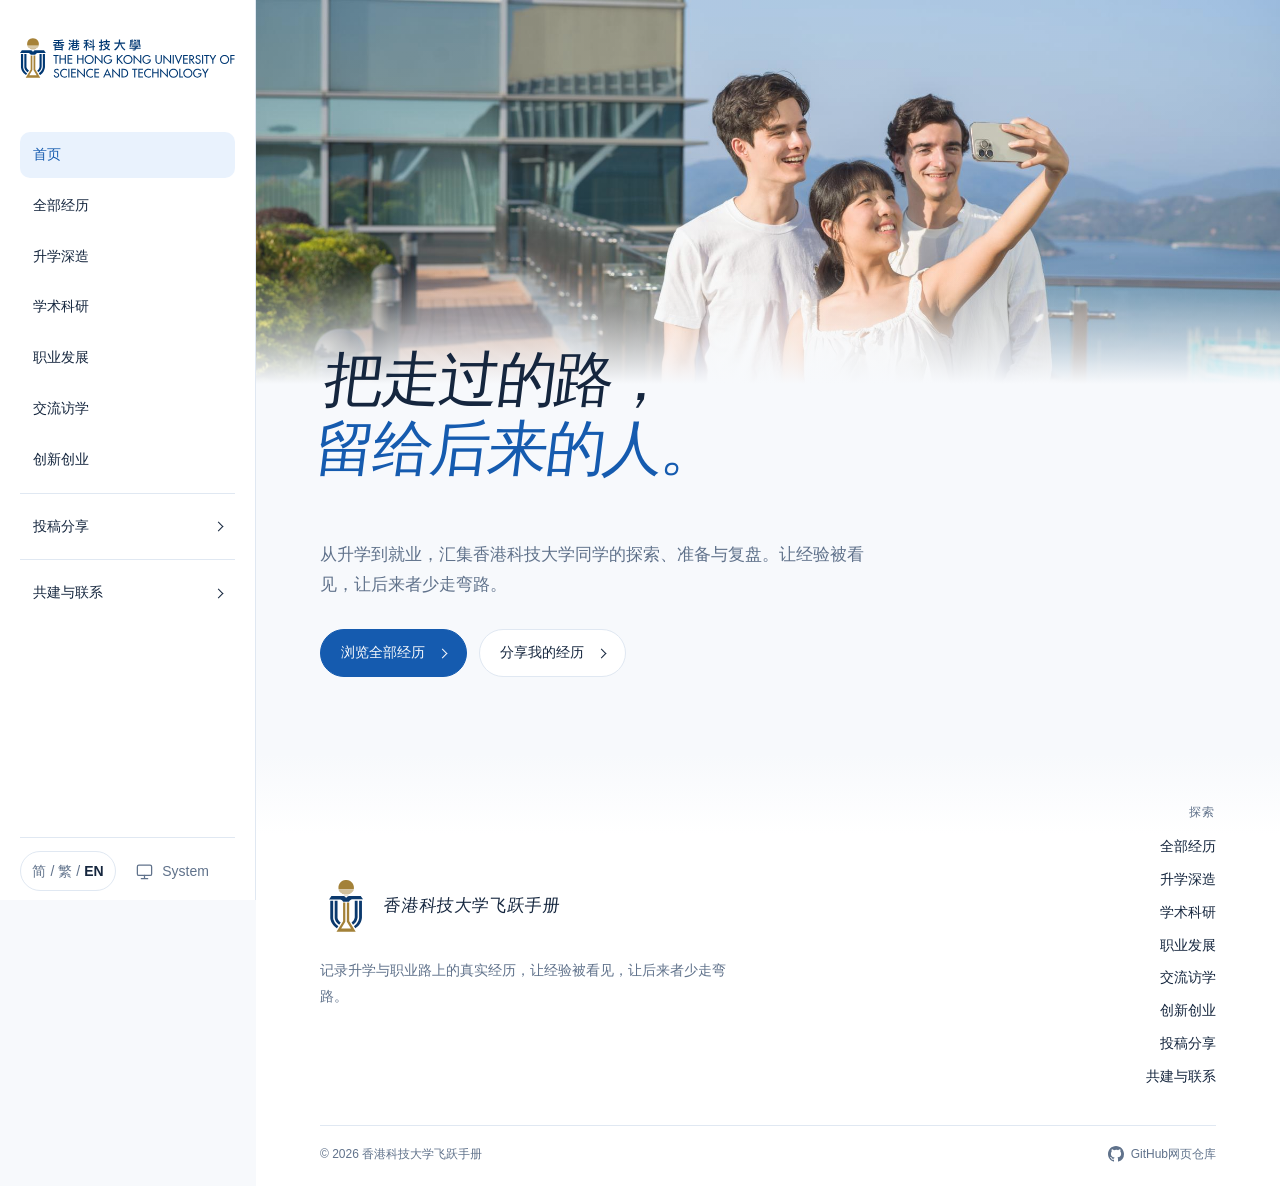
==== commit ec6782d5: "Refactor experiences around nine shared fields and five review categories" ====
--- a/index.html
+++ b/index.html
@@ -2,28 +2,28 @@
 <html lang="zh-CN">
 <head>
 <meta charset="utf-8"><meta name="viewport" content="width=device-width,initial-scale=1">
-<meta name="description" content="香港科技大学飞跃手册：考研、留学、就业、考公考编的真实经历分享。">
+<meta name="description" content="香港科技大学飞跃手册：升学、科研、职业、交流与创业的经历分享。">
 <link rel="canonical" href="https://hkust-feiyue.github.io/">
 <meta property="og:image" content="./assets/images/hkust-horizontal.svg">
 <meta property="og:image:alt" content="香港科技大学飞跃手册">
 <meta name="theme-color" content="#f7f9fc">
 <title>HKUST Feiyue · 香港科技大学飞跃手册</title>
-<link rel="icon" href="./assets/icons/favicon.ico" sizes="any">
-<link rel="icon" href="./assets/icons/favicon.svg" type="image/svg+xml">
-<link rel="icon" href="./assets/icons/favicon-96x96.png" type="image/png" sizes="96x96">
-<link rel="apple-touch-icon" href="./assets/icons/apple-touch-icon.png">
-<link rel="manifest" href="./assets/icons/site.webmanifest">
 <script src="./assets/js/theme-init.js"></script>
 <link rel="preload" as="image" href="./assets/images/hkust-campus.jpg">
 <link rel="stylesheet" href="./assets/css/site.css">
 <script defer src="./assets/js/i18n.js"></script>
 <script defer src="./assets/js/site.js"></script>
 
+<link rel="icon" href="./assets/icons/favicon.ico" sizes="any">
+<link rel="icon" href="./assets/icons/favicon.svg" type="image/svg+xml">
+<link rel="icon" href="./assets/icons/favicon-96x96.png" type="image/png" sizes="96x96">
+<link rel="apple-touch-icon" href="./assets/icons/apple-touch-icon.png">
+<link rel="manifest" href="./assets/icons/site.webmanifest">
 </head>
 <body data-pagefind-ignore>
 <a class="skip-link" href="#main">跳转到正文</a>
 <div class="shell">
-<aside class="sidebar" id="sidebar" aria-label="侧边导航"><a class="brand" href="./" aria-label="香港科技大学飞跃手册首页"><img class="brand-logo" src="./assets/images/hkust-horizontal.svg" alt="" width="498" height="94"></a><nav class="nav" id="category-nav" aria-label="主导航"><a href="./" data-view="home">首页</a><a href="./?view=all" data-category="all">全部经历</a><a href="./?category=kaoyan" data-category="kaoyan" data-category-label="考研" data-category-description="备考、复试与录取经历">考研</a><a href="./?category=overseas" data-category="overseas" data-category-label="留学" data-category-description="选校、申请与海外求学">留学</a><a href="./?category=career" data-category="career" data-category-label="就业" data-category-description="实习、校招与职场起步">就业</a><a href="./?category=public" data-category="public" data-category-label="考公考编" data-category-description="备考、招录与面试经验">考公考编</a><a href="./submit.html" class="nav-contribute">投稿分享 <span class="link-arrow" aria-hidden="true"></span></a><a href="./community.html" class="nav-community">共建与联系 <span class="link-arrow" aria-hidden="true"></span></a></nav><div class="sidebar-bottom"><button class="sidebar-theme language-toggle" type="button" aria-label="Switch to Traditional Chinese"><span lang="zh-Hant">繁體</span><span aria-hidden="true">/</span><span lang="en">EN</span></button><button class="sidebar-theme" id="theme-toggle" type="button" data-mode="system" aria-label="当前为跟随系统，切换到浅色主题"><svg viewBox="0 0 24 24" fill="none" stroke="currentColor" stroke-width="1.6" stroke-linecap="round" stroke-linejoin="round" aria-hidden="true"><g data-theme-icon="system"><rect x="3" y="4" width="18" height="13" rx="2"/><path d="M8 21h8m-4-4v4"/></g><g data-theme-icon="light"><circle cx="12" cy="12" r="4"/><path d="M12 2v2m0 16v2M2 12h2m16 0h2M5 5l1.4 1.4m11.2 11.2L19 19M5 19l1.4-1.4M17.6 6.4 19 5"/></g><g data-theme-icon="dark"><path d="M20.5 14A8.5 8.5 0 0 1 10 3.5 8.5 8.5 0 1 0 20.5 14Z"/></g></svg><span id="theme-label">跟随系统</span></button></div></aside>
+<aside class="sidebar" id="sidebar" aria-label="侧边导航"><a class="brand" href="./" aria-label="香港科技大学飞跃手册首页"><img class="brand-logo" src="./assets/images/hkust-horizontal.svg" alt="" width="498" height="94"></a><nav class="nav" id="category-nav" aria-label="主导航"><a href="./" data-view="home">首页</a><a href="./?view=all" data-category="all">全部经历</a><a href="./?category=further-studies" data-category="further-studies" data-category-label="升学深造" data-category-description="升学准备与求学经历">升学深造</a><a href="./?category=research" data-category="research" data-category-label="学术科研" data-category-description="研究实践与学术探索">学术科研</a><a href="./?category=career" data-category="career" data-category-label="职业发展" data-category-description="实习、求职与职业成长">职业发展</a><a href="./?category=exchange" data-category="exchange" data-category-label="交流访学" data-category-description="交流项目与访学经历">交流访学</a><a href="./?category=entrepreneurship" data-category="entrepreneurship" data-category-label="创新创业" data-category-description="创业实践与项目探索">创新创业</a><a href="./submit.html" class="nav-contribute">投稿分享 <span class="link-arrow" aria-hidden="true"></span></a><a href="./community.html" class="nav-community">共建与联系 <span class="link-arrow" aria-hidden="true"></span></a></nav><div class="sidebar-bottom"><button class="sidebar-theme language-toggle" type="button" aria-label="Switch to Traditional Chinese"><span lang="zh-CN">简</span><span aria-hidden="true">/</span><span lang="zh-Hant">繁</span><span aria-hidden="true">/</span><span lang="en">EN</span></button><button class="sidebar-theme" id="theme-toggle" type="button" data-mode="system" aria-label="当前为跟随系统，切换到浅色主题"><svg viewBox="0 0 24 24" fill="none" stroke="currentColor" stroke-width="1.6" stroke-linecap="round" stroke-linejoin="round" aria-hidden="true"><g data-theme-icon="system"><rect x="3" y="4" width="18" height="13" rx="2"/><path d="M8 21h8m-4-4v4"/></g><g data-theme-icon="light"><circle cx="12" cy="12" r="4"/><path d="M12 2v2m0 16v2M2 12h2m16 0h2M5 5l1.4 1.4m11.2 11.2L19 19M5 19l1.4-1.4M17.6 6.4 19 5"/></g><g data-theme-icon="dark"><path d="M20.5 14A8.5 8.5 0 0 1 10 3.5 8.5 8.5 0 1 0 20.5 14Z"/></g></svg><span id="theme-label">跟随系统</span></button></div></aside>
 
 <div class="page is-home">
 <header class="topbar" aria-label="移动端导航栏">
@@ -48,9 +48,7 @@
             <div class="home-actions"><a class="text-link" href="?view=all">浏览全部经历 <span class="link-arrow" aria-hidden="true"></span></a><a class="text-link" href="submit.html">分享我的经历 <span class="link-arrow" aria-hidden="true"></span></a></div>
           </div>
         </section><section class="archive-intro" id="archive-intro" aria-labelledby="stories-heading"><div><p class="eyebrow">EXPERIENCES</p><h1 id="stories-heading">全部经历</h1><p class="lead" id="category-intro">按方向浏览同学分享的升学与职业经验。</p></div><button type="button" class="search-open" aria-keyshortcuts="Control+K Meta+K" aria-label="搜索经历" hidden><svg viewBox="0 0 24 24" width="18" height="18" fill="none" stroke="currentColor" stroke-width="1.8" stroke-linecap="round" aria-hidden="true"><circle cx="10.8" cy="10.8" r="6.8"/><path d="m16 16 4.2 4.2"/></svg><span class="search-label">搜索文章</span><kbd>⌘/Ctrl K</kbd></button></section>
-        <section class="section" id="archive-section" aria-labelledby="archive-heading"><div class="section-heading"><div><p class="eyebrow">STORIES</p><h2 id="archive-heading">经验分享</h2></div><div class="section-actions"><p id="results-count" aria-live="polite"></p><div class="year-select"><label class="visually-hidden" for="year-filter">按届次筛选</label><select id="year-filter" aria-label="按届次筛选"><option value="all">全部届次</option></select><button type="button" id="year-trigger" class="year-trigger" popovertarget="year-options" aria-label="按届次筛选" hidden><span id="year-label">全部届次</span><svg viewBox="0 0 24 24" fill="none" stroke="currentColor" stroke-width="1.8" aria-hidden="true"><path d="m6 9 6 6 6-6"/></svg></button><div id="year-options" class="year-options" popover aria-label="选择毕业届次"></div></div></div></div><div id="articles" class="article-list" aria-live="polite">
-<!-- Article cards are generated from content/ during the build. -->
-</div>
+        <section class="section" id="archive-section" aria-labelledby="archive-heading"><div class="section-heading"><div><p class="eyebrow">STORIES</p><h2 id="archive-heading">经验分享</h2></div><div class="section-actions"><p id="results-count" aria-live="polite"><span data-i18n="{count} 篇经历" data-i18n-params="{&quot;count&quot;: 5}">5 篇经历</span><span data-i18n=" · 含演示内容" data-i18n-params="{}"> · 含演示内容</span></p><div class="attribute-filters"><label for="campus-filter">校区<select id="campus-filter"><option value="all">全部校区</option><option value="hk">香港校区</option><option value="gz">广州校区</option></select></label><div class="year-select"><label for="year-filter">入学年份</label><select id="year-filter" aria-label="按入学年份筛选"><option value="all">全部年份</option><option value="2024">2024</option><option value="2023">2023</option><option value="2022">2022</option><option value="2021">2021</option><option value="2020">2020</option></select><button type="button" id="year-trigger" class="year-trigger" popovertarget="year-options" aria-label="按入学年份筛选" hidden><span id="year-label">全部年份</span><svg viewBox="0 0 24 24" fill="none" stroke="currentColor" stroke-width="1.8" aria-hidden="true"><path d="m6 9 6 6 6-6"/></svg></button><div id="year-options" class="year-options" popover aria-label="选择入学年份"></div></div><label for="degree-filter">学位类型<select id="degree-filter"><option value="all">全部学位</option><option value="BSc">BSc</option><option value="BEng">BEng</option><option value="MSc">MSc</option><option value="MBA">MBA</option><option value="MPhil">MPhil</option></select></label><button type="button" id="reset-filters" class="secondary-button">重置筛选</button></div></div></div><div id="articles" class="article-list" aria-live="polite"><article class="article-item" data-category="entrepreneurship" data-campus="hk" data-degree="MBA" data-year="2024" data-demo="true"><span class="demo-badge">演示</span><h3 data-i18n-ignore><a href="./articles/demo-entrepreneurship.html">演示作者 5 · 示例项目 5</a></h3><p class="article-meta"><span data-i18n="香港校区" data-i18n-params="{}">香港校区</span> · <span data-i18n-ignore>2024</span> · <span data-i18n-ignore>MBA</span></p><p class="article-field" data-i18n-ignore>Business</p><p data-i18n-ignore>这是一篇虚构的创新创业演示文章，不是真实投稿；入学年份为单独设定的演示数据。 准备过程 从公开资料了解项目要求，整理时间安排和需要准备的材料。 实践与反思 记录具体行动、遇到的问题与思考，帮助读者理解经验的背景。 经验与建议 请以官方最新信息为准，并结合自己的目标作出判断。</p><time datetime="2026-11-24T00:00:00Z">2026-11-24</time><a class="article-more" href="./articles/demo-entrepreneurship.html">阅读全文<span class="link-arrow"></span></a></article><article class="article-item" data-category="exchange" data-campus="gz" data-degree="BEng" data-year="2023" data-demo="true"><span class="demo-badge">演示</span><h3 data-i18n-ignore><a href="./articles/demo-exchange.html">演示作者 4 · 示例项目 4</a></h3><p class="article-meta"><span data-i18n="广州校区" data-i18n-params="{}">广州校区</span> · <span data-i18n-ignore>2023</span> · <span data-i18n-ignore>BEng</span></p><p class="article-field" data-i18n-ignore>Data Science</p><p data-i18n-ignore>这是一篇虚构的交流访学演示文章，不是真实投稿；入学年份为单独设定的演示数据。 准备过程 从公开资料了解项目要求，整理时间安排和需要准备的材料。 实践与反思 记录具体行动、遇到的问题与思考，帮助读者理解经验的背景。 经验与建议 请以官方最新信息为准，并结合自己的目标作出判断。</p><time datetime="2026-11-23T00:00:00Z">2026-11-23</time><a class="article-more" href="./articles/demo-exchange.html">阅读全文<span class="link-arrow"></span></a></article><article class="article-item" data-category="career" data-campus="hk" data-degree="MSc" data-year="2022" data-demo="true"><span class="demo-badge">演示</span><h3 data-i18n-ignore><a href="./articles/demo-career.html">演示作者 3 · 示例项目 3</a></h3><p class="article-meta"><span data-i18n="香港校区" data-i18n-params="{}">香港校区</span> · <span data-i18n-ignore>2022</span> · <span data-i18n-ignore>MSc</span></p><p class="article-field" data-i18n-ignore>Engineering</p><p data-i18n-ignore>这是一篇虚构的职业发展演示文章，不是真实投稿；入学年份为单独设定的演示数据。 准备过程 从公开资料了解项目要求，整理时间安排和需要准备的材料。 实践与反思 记录具体行动、遇到的问题与思考，帮助读者理解经验的背景。 经验与建议 请以官方最新信息为准，并结合自己的目标作出判断。</p><time datetime="2026-11-22T00:00:00Z">2026-11-22</time><a class="article-more" href="./articles/demo-career.html">阅读全文<span class="link-arrow"></span></a></article><article class="article-item" data-category="research" data-campus="gz" data-degree="MPhil" data-year="2021" data-demo="true"><span class="demo-badge">演示</span><h3 data-i18n-ignore><a href="./articles/demo-research.html">演示作者 2 · 示例项目 2</a></h3><p class="article-meta"><span data-i18n="广州校区" data-i18n-params="{}">广州校区</span> · <span data-i18n-ignore>2021</span> · <span data-i18n-ignore>MPhil</span></p><p class="article-field" data-i18n-ignore>Artificial Intelligence</p><p data-i18n-ignore>这是一篇虚构的学术科研演示文章，不是真实投稿；入学年份为单独设定的演示数据。 准备过程 从公开资料了解项目要求，整理时间安排和需要准备的材料。 实践与反思 记录具体行动、遇到的问题与思考，帮助读者理解经验的背景。 经验与建议 请以官方最新信息为准，并结合自己的目标作出判断。</p><time datetime="2026-11-21T00:00:00Z">2026-11-21</time><a class="article-more" href="./articles/demo-research.html">阅读全文<span class="link-arrow"></span></a></article><article class="article-item" data-category="further-studies" data-campus="hk" data-degree="BSc" data-year="2020" data-demo="true"><span class="demo-badge">演示</span><h3 data-i18n-ignore><a href="./articles/demo-further-studies.html">演示作者 1 · 示例项目 1</a></h3><p class="article-meta"><span data-i18n="香港校区" data-i18n-params="{}">香港校区</span> · <span data-i18n-ignore>2020</span> · <span data-i18n-ignore>BSc</span></p><p class="article-field" data-i18n-ignore>Computer Science</p><p data-i18n-ignore>这是一篇虚构的升学深造演示文章，不是真实投稿；入学年份为单独设定的演示数据。 准备过程 从公开资料了解项目要求，整理时间安排和需要准备的材料。 实践与反思 记录具体行动、遇到的问题与思考，帮助读者理解经验的背景。 经验与建议 请以官方最新信息为准，并结合自己的目标作出判断。</p><time datetime="2026-11-20T00:00:00Z">2026-11-20</time><a class="article-more" href="./articles/demo-further-studies.html">阅读全文<span class="link-arrow"></span></a></article></div>
 <div id="empty-state" class="empty-state" hidden><h3>暂时没有匹配的经历</h3><p>试试其他关键词或筛选条件。</p><a class="text-link" href="./submit.html">分享我的经历<span class="link-arrow"></span></a></div></section>
 <dialog class="search-dialog" id="search-dialog" aria-label="搜索经历"><div class="search-field"><svg viewBox="0 0 24 24" width="18" height="18" fill="none" stroke="currentColor" stroke-width="1.8" stroke-linecap="round" aria-hidden="true"><circle cx="10.8" cy="10.8" r="6.8"/><path d="m16 16 4.2 4.2"/></svg><input id="search" type="search" placeholder="搜索文章全文、标题和关键词…" aria-label="搜索文章" aria-controls="search-results" autocomplete="off"><button type="button" class="search-close" aria-label="关闭搜索">×</button></div><div id="search-results" aria-live="polite"></div></dialog>
 <script>
@@ -72,11 +70,7 @@
 <a class="footer-brand-link" href="./"><img class="footer-logo" src="./assets/icons/favicon.svg" alt="" width="52" height="52"><span class="footer-brand-name">香港科技大学飞跃手册</span></a>
 <p>记录升学与职业路上的真实经历，让经验被看见，让后来者少走弯路。</p>
 </div>
-<div><h2 class="footer-title">探索</h2><nav class="footer-links" aria-label="页脚导航">
-<a href="./?view=all">全部经历</a>
-<a href="./?category=kaoyan">考研</a><a href="./?category=overseas">留学</a><a href="./?category=career">就业</a><a href="./?category=public">考公考编</a>
-<a href="./submit.html">投稿分享</a><a href="./community.html">共建与联系</a>
-</nav></div>
+<div><h2 class="footer-title">探索</h2><nav class="footer-links" aria-label="页脚导航"><a href="./?view=all">全部经历</a><a href="./?category=further-studies">升学深造</a><a href="./?category=research">学术科研</a><a href="./?category=career">职业发展</a><a href="./?category=exchange">交流访学</a><a href="./?category=entrepreneurship">创新创业</a><a href="./submit.html">投稿分享</a><a href="./community.html">共建与联系</a></nav></div>
 </div>
 <div class="footer-bottom"><a class="footer-copyright" href="./community.html">© 2026 香港科技大学飞跃手册</a><a class="footer-github" href="https://github.com/HKUST-Feiyue/HKUST-Feiyue" target="_blank" rel="noopener noreferrer"><svg viewBox="0 0 16 16" fill="currentColor" aria-hidden="true" focusable="false"><path d="M8 0C3.58 0 0 3.58 0 8c0 3.54 2.29 6.53 5.47 7.59.4.07.55-.17.55-.38 0-.19-.01-.82-.01-1.49-2.01.37-2.53-.49-2.69-.94-.09-.23-.48-.94-.82-1.13-.28-.15-.68-.52-.01-.53.63-.01 1.08.58 1.23.82.72 1.21 1.87.87 2.33.66.07-.52.28-.87.51-1.07-1.78-.2-3.64-.89-3.64-3.95 0-.87.31-1.59.82-2.15-.08-.2-.36-1.02.08-2.12 0 0 .67-.21 2.2.82a7.65 7.65 0 0 1 2-.27c.68 0 1.36.09 2 .27 1.53-1.04 2.2-.82 2.2-.82.44 1.1.16 1.92.08 2.12.51.56.82 1.27.82 2.15 0 3.07-1.87 3.75-3.65 3.95.29.25.54.73.54 1.48 0 1.07-.01 1.93-.01 2.2 0 .21.15.46.55.38A8.01 8.01 0 0 0 16 8c0-4.42-3.58-8-8-8"/></svg><span>GitHub网页仓库</span></a></div>
 </div>
--- a/assets/css/site.css
+++ b/assets/css/site.css
@@ -217,6 +217,7 @@
   margin-left: auto;
   max-width: 100%;
   flex-direction: column;
+  flex-wrap: wrap;
   align-items: flex-end;
   gap: 8px;
 }
@@ -1155,7 +1156,88 @@
 .community-links a, .community-contact a { color: var(--accent); font-size: 14px; }
 .community-links a:hover, .community-contact a:hover { text-decoration: underline; text-underline-offset: 3px; }
 .community-contact { display: flex; gap: 14px 24px; align-items: center; flex-wrap: wrap; }
+.attribute-filters {
+  display:flex;
+  flex-wrap:wrap;
+  gap:12px;
+  align-items:end;
+}
+
+.attribute-filters>label, .attribute-filters .year-select {
+  display:flex;
+  flex-direction:column;
+  gap:4px;
+}
+
+.attribute-filters select {
+  max-width:100%;
+  padding:9px 12px;
+  border:1px solid var(--line);
+  border-radius:8px;
+  background:var(--surface);
+  color:var(--text);
+}
+
+.contact-fields {
+  border:0;
+  padding:0;
+  min-width:0;
+}
+
+.contact-fields legend {
+  font-weight:600;
+  margin-bottom:12px;
+}
+
+.contact-row {
+  display:grid;
+  grid-template-columns:minmax(0,1fr) minmax(0,2fr) auto;
+  gap:10px;
+  align-items:end;
+  margin-bottom:12px;
+}
+
+.contact-row label {
+  min-width:0;
+}
+
+.contact-row input {
+  width:100%;
+  min-width:0;
+}
+
+.article-field {
+  margin:8px 0;
+  color:var(--muted);
+}
+
+.article-item time,.article-page>time {
+  margin-right: 12px;
+  color:var(--muted);
+  font-size:.85rem;
+}
+
+.copy-contact {
+  margin-left:8px;
+}
+
+.article-contact p {
+  overflow-wrap:anywhere;
+}
+
+
 @media(max-width:580px) {
+  .contact-row {
+    grid-template-columns: minmax(0,1fr) minmax(0,2fr);
+  }
+  .contact-row>button {
+    grid-column: 1/-1;
+    justify-self: start;
+  }
+  .attribute-filters {
+    width: 100%;
+  }
+
   .community-content { margin-bottom: 42px; }
   .community-people { grid-template-columns: 1fr; }
   .community-person { gap: 12px; }
@@ -1473,6 +1555,7 @@
 }
 
 :lang(en) .language-toggle [lang=en],
+:lang(zh-CN) .language-toggle [lang=zh-CN],
 :lang(zh-Hant) .language-toggle [lang=zh-Hant] {
   color: var(--text);
   font-weight: 700;
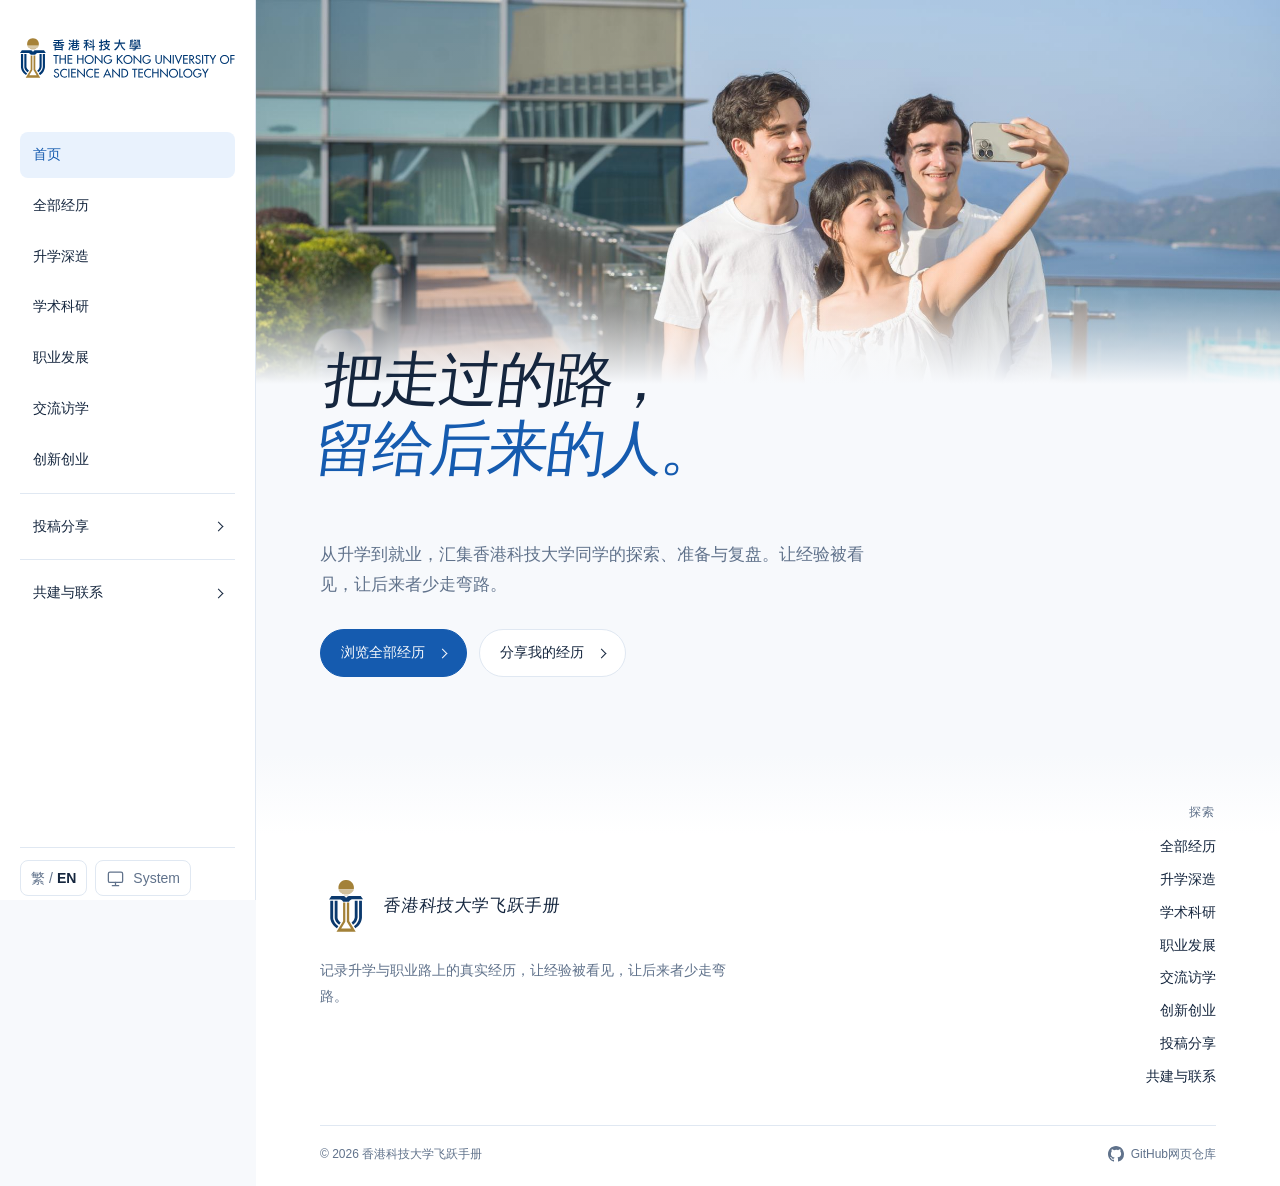
==== commit 6862f28e: "Unify compact controls and accessible select panels" ====
--- a/index.html
+++ b/index.html
@@ -12,6 +12,7 @@
 <link rel="preload" as="image" href="./assets/images/hkust-campus.jpg">
 <link rel="stylesheet" href="./assets/css/site.css">
 <script defer src="./assets/js/i18n.js"></script>
+<script defer src="./assets/js/select.js"></script>
 <script defer src="./assets/js/site.js"></script>
 
 <link rel="icon" href="./assets/icons/favicon.ico" sizes="any">
@@ -23,7 +24,7 @@
 <body data-pagefind-ignore>
 <a class="skip-link" href="#main">跳转到正文</a>
 <div class="shell">
-<aside class="sidebar" id="sidebar" aria-label="侧边导航"><a class="brand" href="./" aria-label="香港科技大学飞跃手册首页"><img class="brand-logo" src="./assets/images/hkust-horizontal.svg" alt="" width="498" height="94"></a><nav class="nav" id="category-nav" aria-label="主导航"><a href="./" data-view="home">首页</a><a href="./?view=all" data-category="all">全部经历</a><a href="./?category=further-studies" data-category="further-studies" data-category-label="升学深造" data-category-description="升学准备与求学经历">升学深造</a><a href="./?category=research" data-category="research" data-category-label="学术科研" data-category-description="研究实践与学术探索">学术科研</a><a href="./?category=career" data-category="career" data-category-label="职业发展" data-category-description="实习、求职与职业成长">职业发展</a><a href="./?category=exchange" data-category="exchange" data-category-label="交流访学" data-category-description="交流项目与访学经历">交流访学</a><a href="./?category=entrepreneurship" data-category="entrepreneurship" data-category-label="创新创业" data-category-description="创业实践与项目探索">创新创业</a><a href="./submit.html" class="nav-contribute">投稿分享 <span class="link-arrow" aria-hidden="true"></span></a><a href="./community.html" class="nav-community">共建与联系 <span class="link-arrow" aria-hidden="true"></span></a></nav><div class="sidebar-bottom"><button class="sidebar-theme language-toggle" type="button" aria-label="Switch to Traditional Chinese"><span lang="zh-CN">简</span><span aria-hidden="true">/</span><span lang="zh-Hant">繁</span><span aria-hidden="true">/</span><span lang="en">EN</span></button><button class="sidebar-theme" id="theme-toggle" type="button" data-mode="system" aria-label="当前为跟随系统，切换到浅色主题"><svg viewBox="0 0 24 24" fill="none" stroke="currentColor" stroke-width="1.6" stroke-linecap="round" stroke-linejoin="round" aria-hidden="true"><g data-theme-icon="system"><rect x="3" y="4" width="18" height="13" rx="2"/><path d="M8 21h8m-4-4v4"/></g><g data-theme-icon="light"><circle cx="12" cy="12" r="4"/><path d="M12 2v2m0 16v2M2 12h2m16 0h2M5 5l1.4 1.4m11.2 11.2L19 19M5 19l1.4-1.4M17.6 6.4 19 5"/></g><g data-theme-icon="dark"><path d="M20.5 14A8.5 8.5 0 0 1 10 3.5 8.5 8.5 0 1 0 20.5 14Z"/></g></svg><span id="theme-label">跟随系统</span></button></div></aside>
+<aside class="sidebar" id="sidebar" aria-label="侧边导航"><a class="brand" href="./" aria-label="香港科技大学飞跃手册首页"><img class="brand-logo" src="./assets/images/hkust-horizontal.svg" alt="" width="498" height="94"></a><nav class="nav" id="category-nav" aria-label="主导航"><a href="./" data-view="home">首页</a><a href="./?view=all" data-category="all">全部经历</a><a href="./?category=further-studies" data-category="further-studies" data-category-label="升学深造" data-category-description="升学准备与求学经历">升学深造</a><a href="./?category=research" data-category="research" data-category-label="学术科研" data-category-description="研究实践与学术探索">学术科研</a><a href="./?category=career" data-category="career" data-category-label="职业发展" data-category-description="实习、求职与职业成长">职业发展</a><a href="./?category=exchange" data-category="exchange" data-category-label="交流访学" data-category-description="交流项目与访学经历">交流访学</a><a href="./?category=entrepreneurship" data-category="entrepreneurship" data-category-label="创新创业" data-category-description="创业实践与项目探索">创新创业</a><a href="./submit.html" class="nav-contribute">投稿分享 <span class="link-arrow" aria-hidden="true"></span></a><a href="./community.html" class="nav-community">共建与联系 <span class="link-arrow" aria-hidden="true"></span></a></nav><div class="sidebar-bottom"><button class="sidebar-theme language-toggle" type="button" aria-label="Switch to Traditional Chinese"><span lang="zh-Hant">繁</span><span aria-hidden="true">/</span><span lang="en">EN</span></button><button class="sidebar-theme" id="theme-toggle" type="button" data-mode="system" aria-label="当前为跟随系统，切换到浅色主题"><svg viewBox="0 0 24 24" fill="none" stroke="currentColor" stroke-width="1.6" stroke-linecap="round" stroke-linejoin="round" aria-hidden="true"><g data-theme-icon="system"><rect x="3" y="4" width="18" height="13" rx="2"/><path d="M8 21h8m-4-4v4"/></g><g data-theme-icon="light"><circle cx="12" cy="12" r="4"/><path d="M12 2v2m0 16v2M2 12h2m16 0h2M5 5l1.4 1.4m11.2 11.2L19 19M5 19l1.4-1.4M17.6 6.4 19 5"/></g><g data-theme-icon="dark"><path d="M20.5 14A8.5 8.5 0 0 1 10 3.5 8.5 8.5 0 1 0 20.5 14Z"/></g></svg><span id="theme-label">跟随系统</span></button></div></aside>
 
 <div class="page is-home">
 <header class="topbar" aria-label="移动端导航栏">
@@ -48,7 +49,7 @@
             <div class="home-actions"><a class="text-link" href="?view=all">浏览全部经历 <span class="link-arrow" aria-hidden="true"></span></a><a class="text-link" href="submit.html">分享我的经历 <span class="link-arrow" aria-hidden="true"></span></a></div>
           </div>
         </section><section class="archive-intro" id="archive-intro" aria-labelledby="stories-heading"><div><p class="eyebrow">EXPERIENCES</p><h1 id="stories-heading">全部经历</h1><p class="lead" id="category-intro">按方向浏览同学分享的升学与职业经验。</p></div><button type="button" class="search-open" aria-keyshortcuts="Control+K Meta+K" aria-label="搜索经历" hidden><svg viewBox="0 0 24 24" width="18" height="18" fill="none" stroke="currentColor" stroke-width="1.8" stroke-linecap="round" aria-hidden="true"><circle cx="10.8" cy="10.8" r="6.8"/><path d="m16 16 4.2 4.2"/></svg><span class="search-label">搜索文章</span><kbd>⌘/Ctrl K</kbd></button></section>
-        <section class="section" id="archive-section" aria-labelledby="archive-heading"><div class="section-heading"><div><p class="eyebrow">STORIES</p><h2 id="archive-heading">经验分享</h2></div><div class="section-actions"><p id="results-count" aria-live="polite"><span data-i18n="{count} 篇经历" data-i18n-params="{&quot;count&quot;: 5}">5 篇经历</span><span data-i18n=" · 含演示内容" data-i18n-params="{}"> · 含演示内容</span></p><div class="attribute-filters"><label for="campus-filter">校区<select id="campus-filter"><option value="all">全部校区</option><option value="hk">香港校区</option><option value="gz">广州校区</option></select></label><div class="year-select"><label for="year-filter">入学年份</label><select id="year-filter" aria-label="按入学年份筛选"><option value="all">全部年份</option><option value="2024">2024</option><option value="2023">2023</option><option value="2022">2022</option><option value="2021">2021</option><option value="2020">2020</option></select><button type="button" id="year-trigger" class="year-trigger" popovertarget="year-options" aria-label="按入学年份筛选" hidden><span id="year-label">全部年份</span><svg viewBox="0 0 24 24" fill="none" stroke="currentColor" stroke-width="1.8" aria-hidden="true"><path d="m6 9 6 6 6-6"/></svg></button><div id="year-options" class="year-options" popover aria-label="选择入学年份"></div></div><label for="degree-filter">学位类型<select id="degree-filter"><option value="all">全部学位</option><option value="BSc">BSc</option><option value="BEng">BEng</option><option value="MSc">MSc</option><option value="MBA">MBA</option><option value="MPhil">MPhil</option></select></label><button type="button" id="reset-filters" class="secondary-button">重置筛选</button></div></div></div><div id="articles" class="article-list" aria-live="polite"><article class="article-item" data-category="entrepreneurship" data-campus="hk" data-degree="MBA" data-year="2024" data-demo="true"><span class="demo-badge">演示</span><h3 data-i18n-ignore><a href="./articles/demo-entrepreneurship.html">演示作者 5 · 示例项目 5</a></h3><p class="article-meta"><span data-i18n="香港校区" data-i18n-params="{}">香港校区</span> · <span data-i18n-ignore>2024</span> · <span data-i18n-ignore>MBA</span></p><p class="article-field" data-i18n-ignore>Business</p><p data-i18n-ignore>这是一篇虚构的创新创业演示文章，不是真实投稿；入学年份为单独设定的演示数据。 准备过程 从公开资料了解项目要求，整理时间安排和需要准备的材料。 实践与反思 记录具体行动、遇到的问题与思考，帮助读者理解经验的背景。 经验与建议 请以官方最新信息为准，并结合自己的目标作出判断。</p><time datetime="2026-11-24T00:00:00Z">2026-11-24</time><a class="article-more" href="./articles/demo-entrepreneurship.html">阅读全文<span class="link-arrow"></span></a></article><article class="article-item" data-category="exchange" data-campus="gz" data-degree="BEng" data-year="2023" data-demo="true"><span class="demo-badge">演示</span><h3 data-i18n-ignore><a href="./articles/demo-exchange.html">演示作者 4 · 示例项目 4</a></h3><p class="article-meta"><span data-i18n="广州校区" data-i18n-params="{}">广州校区</span> · <span data-i18n-ignore>2023</span> · <span data-i18n-ignore>BEng</span></p><p class="article-field" data-i18n-ignore>Data Science</p><p data-i18n-ignore>这是一篇虚构的交流访学演示文章，不是真实投稿；入学年份为单独设定的演示数据。 准备过程 从公开资料了解项目要求，整理时间安排和需要准备的材料。 实践与反思 记录具体行动、遇到的问题与思考，帮助读者理解经验的背景。 经验与建议 请以官方最新信息为准，并结合自己的目标作出判断。</p><time datetime="2026-11-23T00:00:00Z">2026-11-23</time><a class="article-more" href="./articles/demo-exchange.html">阅读全文<span class="link-arrow"></span></a></article><article class="article-item" data-category="career" data-campus="hk" data-degree="MSc" data-year="2022" data-demo="true"><span class="demo-badge">演示</span><h3 data-i18n-ignore><a href="./articles/demo-career.html">演示作者 3 · 示例项目 3</a></h3><p class="article-meta"><span data-i18n="香港校区" data-i18n-params="{}">香港校区</span> · <span data-i18n-ignore>2022</span> · <span data-i18n-ignore>MSc</span></p><p class="article-field" data-i18n-ignore>Engineering</p><p data-i18n-ignore>这是一篇虚构的职业发展演示文章，不是真实投稿；入学年份为单独设定的演示数据。 准备过程 从公开资料了解项目要求，整理时间安排和需要准备的材料。 实践与反思 记录具体行动、遇到的问题与思考，帮助读者理解经验的背景。 经验与建议 请以官方最新信息为准，并结合自己的目标作出判断。</p><time datetime="2026-11-22T00:00:00Z">2026-11-22</time><a class="article-more" href="./articles/demo-career.html">阅读全文<span class="link-arrow"></span></a></article><article class="article-item" data-category="research" data-campus="gz" data-degree="MPhil" data-year="2021" data-demo="true"><span class="demo-badge">演示</span><h3 data-i18n-ignore><a href="./articles/demo-research.html">演示作者 2 · 示例项目 2</a></h3><p class="article-meta"><span data-i18n="广州校区" data-i18n-params="{}">广州校区</span> · <span data-i18n-ignore>2021</span> · <span data-i18n-ignore>MPhil</span></p><p class="article-field" data-i18n-ignore>Artificial Intelligence</p><p data-i18n-ignore>这是一篇虚构的学术科研演示文章，不是真实投稿；入学年份为单独设定的演示数据。 准备过程 从公开资料了解项目要求，整理时间安排和需要准备的材料。 实践与反思 记录具体行动、遇到的问题与思考，帮助读者理解经验的背景。 经验与建议 请以官方最新信息为准，并结合自己的目标作出判断。</p><time datetime="2026-11-21T00:00:00Z">2026-11-21</time><a class="article-more" href="./articles/demo-research.html">阅读全文<span class="link-arrow"></span></a></article><article class="article-item" data-category="further-studies" data-campus="hk" data-degree="BSc" data-year="2020" data-demo="true"><span class="demo-badge">演示</span><h3 data-i18n-ignore><a href="./articles/demo-further-studies.html">演示作者 1 · 示例项目 1</a></h3><p class="article-meta"><span data-i18n="香港校区" data-i18n-params="{}">香港校区</span> · <span data-i18n-ignore>2020</span> · <span data-i18n-ignore>BSc</span></p><p class="article-field" data-i18n-ignore>Computer Science</p><p data-i18n-ignore>这是一篇虚构的升学深造演示文章，不是真实投稿；入学年份为单独设定的演示数据。 准备过程 从公开资料了解项目要求，整理时间安排和需要准备的材料。 实践与反思 记录具体行动、遇到的问题与思考，帮助读者理解经验的背景。 经验与建议 请以官方最新信息为准，并结合自己的目标作出判断。</p><time datetime="2026-11-20T00:00:00Z">2026-11-20</time><a class="article-more" href="./articles/demo-further-studies.html">阅读全文<span class="link-arrow"></span></a></article></div>
+        <section class="section" id="archive-section" aria-labelledby="archive-heading"><div class="section-heading"><div><p class="eyebrow">STORIES</p><h2 id="archive-heading">经验分享</h2></div><div class="section-actions"><p id="results-count" aria-live="polite"><span data-i18n="{count} 篇经历" data-i18n-params="{&quot;count&quot;: 5}">5 篇经历</span><span data-i18n=" · 含演示内容" data-i18n-params="{}"> · 含演示内容</span></p><div class="attribute-filters"><label for="campus-filter">校区<select id="campus-filter"><option value="all">全部校区</option><option value="hk">香港校区</option><option value="gz">广州校区</option></select></label><div class="year-select"><label for="year-filter">入学年份</label><select id="year-filter" aria-label="按入学年份筛选"><option value="all">全部年份</option><option value="2024">2024</option><option value="2023">2023</option><option value="2022">2022</option><option value="2021">2021</option><option value="2020">2020</option></select></div><label for="degree-filter">学位类型<select id="degree-filter"><option value="all">全部学位</option><option value="BSc">BSc</option><option value="BEng">BEng</option><option value="MSc">MSc</option><option value="MBA">MBA</option><option value="MPhil">MPhil</option></select></label><button type="button" id="reset-filters" class="secondary-button">重置筛选</button></div></div></div><div id="articles" class="article-list" aria-live="polite"><article class="article-item" data-category="entrepreneurship" data-campus="hk" data-degree="MBA" data-year="2024" data-demo="true"><span class="demo-badge">演示</span><h3 data-i18n-ignore><a href="./articles/demo-entrepreneurship.html">演示作者 5 · 示例项目 5</a></h3><p class="article-meta"><span data-i18n="香港校区" data-i18n-params="{}">香港校区</span> · <span data-i18n-ignore>2024</span> · <span data-i18n-ignore>MBA</span></p><p class="article-field" data-i18n-ignore>Business</p><p data-i18n-ignore>这是一篇虚构的创新创业演示文章，不是真实投稿；入学年份为单独设定的演示数据。 准备过程 从公开资料了解项目要求，整理时间安排和需要准备的材料。 实践与反思 记录具体行动、遇到的问题与思考，帮助读者理解经验的背景。 经验与建议 请以官方最新信息为准，并结合自己的目标作出判断。</p><time datetime="2026-11-24T00:00:00Z">2026-11-24</time><a class="article-more" href="./articles/demo-entrepreneurship.html">阅读全文<span class="link-arrow"></span></a></article><article class="article-item" data-category="exchange" data-campus="gz" data-degree="BEng" data-year="2023" data-demo="true"><span class="demo-badge">演示</span><h3 data-i18n-ignore><a href="./articles/demo-exchange.html">演示作者 4 · 示例项目 4</a></h3><p class="article-meta"><span data-i18n="广州校区" data-i18n-params="{}">广州校区</span> · <span data-i18n-ignore>2023</span> · <span data-i18n-ignore>BEng</span></p><p class="article-field" data-i18n-ignore>Data Science</p><p data-i18n-ignore>这是一篇虚构的交流访学演示文章，不是真实投稿；入学年份为单独设定的演示数据。 准备过程 从公开资料了解项目要求，整理时间安排和需要准备的材料。 实践与反思 记录具体行动、遇到的问题与思考，帮助读者理解经验的背景。 经验与建议 请以官方最新信息为准，并结合自己的目标作出判断。</p><time datetime="2026-11-23T00:00:00Z">2026-11-23</time><a class="article-more" href="./articles/demo-exchange.html">阅读全文<span class="link-arrow"></span></a></article><article class="article-item" data-category="career" data-campus="hk" data-degree="MSc" data-year="2022" data-demo="true"><span class="demo-badge">演示</span><h3 data-i18n-ignore><a href="./articles/demo-career.html">演示作者 3 · 示例项目 3</a></h3><p class="article-meta"><span data-i18n="香港校区" data-i18n-params="{}">香港校区</span> · <span data-i18n-ignore>2022</span> · <span data-i18n-ignore>MSc</span></p><p class="article-field" data-i18n-ignore>Engineering</p><p data-i18n-ignore>这是一篇虚构的职业发展演示文章，不是真实投稿；入学年份为单独设定的演示数据。 准备过程 从公开资料了解项目要求，整理时间安排和需要准备的材料。 实践与反思 记录具体行动、遇到的问题与思考，帮助读者理解经验的背景。 经验与建议 请以官方最新信息为准，并结合自己的目标作出判断。</p><time datetime="2026-11-22T00:00:00Z">2026-11-22</time><a class="article-more" href="./articles/demo-career.html">阅读全文<span class="link-arrow"></span></a></article><article class="article-item" data-category="research" data-campus="gz" data-degree="MPhil" data-year="2021" data-demo="true"><span class="demo-badge">演示</span><h3 data-i18n-ignore><a href="./articles/demo-research.html">演示作者 2 · 示例项目 2</a></h3><p class="article-meta"><span data-i18n="广州校区" data-i18n-params="{}">广州校区</span> · <span data-i18n-ignore>2021</span> · <span data-i18n-ignore>MPhil</span></p><p class="article-field" data-i18n-ignore>Artificial Intelligence</p><p data-i18n-ignore>这是一篇虚构的学术科研演示文章，不是真实投稿；入学年份为单独设定的演示数据。 准备过程 从公开资料了解项目要求，整理时间安排和需要准备的材料。 实践与反思 记录具体行动、遇到的问题与思考，帮助读者理解经验的背景。 经验与建议 请以官方最新信息为准，并结合自己的目标作出判断。</p><time datetime="2026-11-21T00:00:00Z">2026-11-21</time><a class="article-more" href="./articles/demo-research.html">阅读全文<span class="link-arrow"></span></a></article><article class="article-item" data-category="further-studies" data-campus="hk" data-degree="BSc" data-year="2020" data-demo="true"><span class="demo-badge">演示</span><h3 data-i18n-ignore><a href="./articles/demo-further-studies.html">演示作者 1 · 示例项目 1</a></h3><p class="article-meta"><span data-i18n="香港校区" data-i18n-params="{}">香港校区</span> · <span data-i18n-ignore>2020</span> · <span data-i18n-ignore>BSc</span></p><p class="article-field" data-i18n-ignore>Computer Science</p><p data-i18n-ignore>这是一篇虚构的升学深造演示文章，不是真实投稿；入学年份为单独设定的演示数据。 准备过程 从公开资料了解项目要求，整理时间安排和需要准备的材料。 实践与反思 记录具体行动、遇到的问题与思考，帮助读者理解经验的背景。 经验与建议 请以官方最新信息为准，并结合自己的目标作出判断。</p><time datetime="2026-11-20T00:00:00Z">2026-11-20</time><a class="article-more" href="./articles/demo-further-studies.html">阅读全文<span class="link-arrow"></span></a></article></div>
 <div id="empty-state" class="empty-state" hidden><h3>暂时没有匹配的经历</h3><p>试试其他关键词或筛选条件。</p><a class="text-link" href="./submit.html">分享我的经历<span class="link-arrow"></span></a></div></section>
 <dialog class="search-dialog" id="search-dialog" aria-label="搜索经历"><div class="search-field"><svg viewBox="0 0 24 24" width="18" height="18" fill="none" stroke="currentColor" stroke-width="1.8" stroke-linecap="round" aria-hidden="true"><circle cx="10.8" cy="10.8" r="6.8"/><path d="m16 16 4.2 4.2"/></svg><input id="search" type="search" placeholder="搜索文章全文、标题和关键词…" aria-label="搜索文章" aria-controls="search-results" autocomplete="off"><button type="button" class="search-close" aria-label="关闭搜索">×</button></div><div id="search-results" aria-live="polite"></div></dialog>
 <script>
--- a/assets/css/site.css
+++ b/assets/css/site.css
@@ -1,5 +1,7 @@
 :root {
   color-scheme: light;
+  --control-radius: 8px;
+  --control-height: 44px;
   --bg: #f7f9fc;
   --surface: #fff;
   --text: #15263e;
@@ -99,7 +101,7 @@
 .nav a {
   display: block;
   padding: 11px 13px;
-  border-radius: 10px;
+  border-radius: var(--control-radius);
   font-size: 14px;
   transition: background .2s;
 }
@@ -118,7 +120,8 @@
   align-items: center;
   justify-content: flex-start;
   margin-top: auto;
-  padding-top: 8px;
+  padding-top: 12px;
+  gap: 8px;
   border-top: 1px solid var(--line);
 }
 
@@ -233,7 +236,7 @@
   border: 1px solid var(--line);
   background: var(--surface);
   color: var(--text);
-  border-radius: 9px;
+  border-radius: var(--control-radius);
   padding: 12px 14px;
   outline: none;
 }
@@ -283,7 +286,7 @@
   margin: 0;
   padding: 0;
   border: 1px solid color-mix(in srgb, var(--text) 10%, transparent);
-  border-radius: 14px;
+  border-radius: var(--control-radius);
   background: var(--surface);
   color: var(--text);
   box-shadow: 0 16px 48px rgba(18,19,23,.14);
@@ -345,7 +348,7 @@
   height: 36px;
   flex: none;
   border: 0;
-  border-radius: 7px;
+  border-radius: var(--control-radius);
   background: transparent;
   color: var(--muted);
   font: 24px/1 system-ui,-apple-system,BlinkMacSystemFont,"Segoe UI",sans-serif;
@@ -467,106 +470,140 @@
 }
 
 .year-select {
+  min-width: 0;
+}
+
+.select-control {
   position: relative;
-  display: inline-flex;
-  flex: none;
-  width: max-content;
   min-width: 0;
 }
 
-.year-select select {
-  appearance: none;
-  -webkit-appearance: none;
-  width: auto;
-  max-width: none;
-  padding: 10px 35px 10px 13px;
-  cursor: pointer;
-  font-size: 14px;
-  font-weight: 550;
-  border-radius: 9px;
-}
-
-.year-select>svg {
-  display: none;
-}
-
-.year-select.has-popover select {
-  display: none;
-}
-
-.year-trigger {
-  display: inline-flex;
+.select-control .select-native {
+  position: absolute;
+  width: 1px;
+  height: 1px;
+  padding: 0;
+  border: 0;
+  clip-path: inset(50%);
+  overflow: hidden;
+}
+
+.select-trigger {
+  display: flex;
   align-items: center;
   justify-content: space-between;
-  gap: 10px;
-  width: auto;
-  min-height: 44px;
-  padding: 9px 12px;
+  gap: 16px;
+  width: 100%;
+  min-height: var(--control-height);
+  padding: 12px 14px;
   border: 1px solid var(--line);
-  border-radius: 9px;
+  border-radius: var(--control-radius);
   background: var(--surface);
   color: var(--text);
   font: inherit;
-  font-size: 14px;
-  font-weight: 550;
+  text-align: left;
   cursor: pointer;
 }
 
-.year-trigger[hidden] {
-  display: none;
-}
-
-.year-trigger svg {
+.select-value {
+  min-width: 0;
+  overflow: hidden;
+  text-overflow: ellipsis;
+  white-space: nowrap;
+}
+
+.select-trigger svg {
   width: 16px;
   height: 16px;
   flex: none;
   color: var(--muted);
-}
-
-.year-trigger:hover, .year-trigger:focus-visible {
+  transition: transform .16s;
+}
+
+.select-trigger[aria-expanded=true] svg {
+  transform: rotate(180deg);
+}
+
+.select-trigger:hover, .select-trigger[aria-expanded=true] {
   border-color: var(--accent);
-  outline: none;
-}
-
-.year-options[popover] {
+}
+
+.select-trigger.is-placeholder {
+  color: var(--muted);
+}
+
+.select-options[popover] {
   position: fixed;
   inset: auto;
+  margin: 0;
+  padding: 6px;
   min-width: 0;
-  max-height: min(280px,60vh);
+  border: 1px solid var(--line);
+  border-radius: var(--control-radius);
+  background: var(--surface);
+  color: var(--text);
+  box-shadow: 0 12px 32px rgba(8,28,55,.18);
   overflow-y: auto;
-  padding: 5px;
-  margin: 0;
-  border: 1px solid var(--line);
-  border-radius: 10px;
-  background: var(--surface);
-  color: var(--text);
-  box-shadow: 0 12px 30px rgba(8,28,55,.16);
-}
-
-.year-option {
+  overscroll-behavior: contain;
+  scrollbar-width: thin;
+  scrollbar-color: var(--muted) var(--surface);
+}
+
+.select-option {
+  position: relative;
+  padding: 9px 34px 9px 12px;
+  min-height: 40px;
+  border-radius: 5px;
+  font-size: 14px;
+  line-height: 1.5;
+  cursor: pointer;
+  overflow-wrap: anywhere;
+}
+
+.select-option:hover, .select-option.is-active {
+  background: var(--soft);
+  color: var(--accent);
+}
+
+.select-option[aria-selected=true] {
+  color: var(--accent);
+  font-weight: 650;
+}
+
+.select-option[aria-selected=true]::after {
+  content: "";
+  position: absolute;
+  right: 14px;
+  top: 14px;
+  width: 6px;
+  height: 10px;
+  border: solid currentColor;
+  border-width: 0 2px 2px 0;
+  transform: rotate(45deg);
+}
+
+.select-group {
+  padding: 10px 12px 5px;
+  color: var(--muted);
+  font-size: 12px;
+  font-weight: 600;
+}
+
+.select-options [role=group]+[role=group] {
+  border-top: 1px solid var(--line);
+  margin-top: 6px;
+}
+
+.select-error {
   display: block;
-  width: 100%;
-  padding: 9px 12px;
-  border: 0;
-  border-radius: 7px;
-  background: transparent;
-  color: inherit;
-  text-align: left;
-  font: inherit;
-  font-size: 14px;
-  white-space: nowrap;
-  cursor: pointer;
-}
-
-.year-option:hover, .year-option:focus-visible {
-  background: var(--soft);
-  outline: none;
-}
-
-.year-option.is-selected {
-  background: var(--soft);
-  color: var(--accent);
-  font-weight: 650;
+  margin-top: 6px;
+  color: var(--text);
+}
+
+.select-trigger[aria-invalid=true] {
+  border-color: var(--accent);
+  outline: 2px solid var(--accent);
+  outline-offset: 2px;
 }
 
 .article-item {
@@ -594,7 +631,7 @@
   padding: 65px 15px;
   background: var(--surface);
   border: 1px dashed var(--line);
-  border-radius: 14px;
+  border-radius: var(--control-radius);
 }
 
 .empty-state h3 {
@@ -715,11 +752,14 @@
 }
 
 .primary-button, .secondary-button {
-  min-height: 44px;
-  padding: 11px 20px;
-  border-radius: 10px;
+  width: fit-content;
+  justify-self: start;
+  min-height: 36px;
+  padding: 7px 12px;
+  border-radius: var(--control-radius);
   font-weight: 650;
   font-size: 14px;
+  line-height: 1.4;
 }
 
 .primary-button {
@@ -734,12 +774,12 @@
   color: var(--text);
 }
 
-.primary-button:disabled {
+.primary-button:disabled, .secondary-button:disabled, .select-trigger:disabled {
   opacity: .55;
   cursor: not-allowed;
 }
 
-.secondary-button:hover:not(:disabled) {
+.secondary-button:hover:not(:disabled), .copy-contact:hover {
   border-color: var(--accent);
 }
 
@@ -803,7 +843,7 @@
   margin-top: 30px;
   padding: 20px;
   border: 1px solid var(--line);
-  border-radius: 12px;
+  border-radius: var(--control-radius);
 }
 
 .preview #preview-text.article-page {
@@ -904,13 +944,13 @@
 .article-body img {
   max-width: 100%;
   height: auto;
-  border-radius: 12px;
+  border-radius: var(--control-radius);
 }
 
 .article-body pre {
   overflow: auto;
   padding: 20px;
-  border-radius: 10px;
+  border-radius: var(--control-radius);
   background: var(--soft);
 }
 
@@ -931,7 +971,9 @@
 
 .article-toc {
   margin: 20px 0 40px;
-  border-bottom: 1px solid var(--line);
+  border: 1px solid var(--line);
+  border-radius: var(--control-radius);
+  background: var(--surface);
 }
 
 .article-toc summary {
@@ -940,7 +982,7 @@
   justify-content: space-between;
   list-style: none;
   cursor: pointer;
-  padding: 14px 0;
+  padding: 14px;
   color: var(--text);
   font-size: 14px;
   font-weight: 600;
@@ -1050,7 +1092,7 @@
 .article-contact {
   padding: 20px;
   border: 1px solid var(--line);
-  border-radius: 12px;
+  border-radius: var(--control-radius);
   margin-top: 50px;
   white-space: pre-wrap;
   overflow-wrap: anywhere;
@@ -1169,13 +1211,14 @@
   gap:4px;
 }
 
+.attribute-filters .select-trigger {
+  padding: 10px 12px;
+  min-width: 128px;
+  font-size: 14px;
+}
+
 .attribute-filters select {
-  max-width:100%;
-  padding:9px 12px;
-  border:1px solid var(--line);
-  border-radius:8px;
-  background:var(--surface);
-  color:var(--text);
+  max-width: 100%;
 }
 
 .contact-fields {
@@ -1218,7 +1261,15 @@
 }
 
 .copy-contact {
-  margin-left:8px;
+  margin-left: 8px;
+  min-height: 36px;
+  padding: 6px 10px;
+  border: 1px solid var(--line);
+  border-radius: var(--control-radius);
+  background: var(--surface);
+  color: var(--text);
+  font-size: 13px;
+  line-height: 1.4;
 }
 
 .article-contact p {
@@ -1292,17 +1343,17 @@
   justify-content: center;
   flex: none;
   gap: 8px;
-  width: 112px;
+  width: fit-content;
   white-space: nowrap;
-  border: 1px solid transparent;
-  background: transparent;
-  color: var(--muted);
-  height: 50px;
-  padding: 8px 13px;
+  border: 1px solid var(--line);
+  background: var(--surface);
+  color: var(--muted);
+  height: 36px;
+  padding: 7px 10px;
   line-height: 1.2;
   text-align: left;
   font-size: 14px;
-  border-radius: 10px;
+  border-radius: var(--control-radius);
   transition: background .18s,color .18s;
 }
 
@@ -1392,18 +1443,19 @@
   padding: 12px;
   border: 1px solid var(--line);
   border-bottom: 0;
-  border-radius: 10px 10px 0 0;
+  border-radius: var(--control-radius) var(--control-radius) 0 0;
   background: var(--surface);
   margin-bottom: -8px;
 }
 
 .markdown-action {
   border: 1px solid var(--line);
-  border-radius: 7px;
+  border-radius: var(--control-radius);
   background: var(--surface);
   color: var(--text);
   font-size: 13px;
   line-height: 1.4;
+  min-height: 36px;
   padding: 7px 10px;
   white-space: nowrap;
 }
@@ -1415,13 +1467,13 @@
 
 /* Lightweight Markdown editing and in-place formatted preview. */
 .markdown-toolbar+textarea {
-  border-radius: 0 0 10px 10px;
+  border-radius: 0 0 var(--control-radius) var(--control-radius);
   min-height: 250px;
 }
 
 .markdown-preview {
   border: 1px solid var(--line);
-  border-radius: 0 0 10px 10px;
+  border-radius: 0 0 var(--control-radius) var(--control-radius);
   background: var(--surface);
   padding: 16px;
   min-height: 180px;
@@ -1483,7 +1535,10 @@
 .markdown-help-content {
   display: grid;
   gap: 9px;
-  padding: 13px 0 4px;
+  padding: 14px;
+  border: 1px solid var(--line);
+  border-radius: var(--control-radius);
+  background: var(--surface);
   font-size: 13px;
   line-height: 1.6;
 }
@@ -1506,14 +1561,6 @@
 
 .markdown-help-content p {
   margin: 7px 0 0;
-}
-
-.field #contact {
-  min-height: 105px;
-}
-
-.year-select:focus-within .year-trigger {
-  border-color: var(--accent);
 }
 
 /* Shared brand artwork and photographic page atmosphere. */
@@ -1536,18 +1583,7 @@
 }
 
 .language-toggle {
-  flex: none;
-  width: 96px;
-  height: 40px;
-  justify-content: center;
   gap: 4px;
-  white-space: nowrap;
-  border: 1px solid var(--line);
-  border-radius: 999px;
-  padding: 6px 8px;
-  background: transparent;
-  color: var(--text);
-  font-size: 14px;
 }
 
 .language-toggle span {
@@ -1555,13 +1591,12 @@
 }
 
 :lang(en) .language-toggle [lang=en],
-:lang(zh-CN) .language-toggle [lang=zh-CN],
 :lang(zh-Hant) .language-toggle [lang=zh-Hant] {
   color: var(--text);
   font-weight: 700;
 }
 
-[data-theme=dark] :is(.brand-logo, .mobile-brand-logo, .footer-logo) {
+[data-theme=dark] .footer-logo {
   filter: brightness(0) invert(1);
 }
 
@@ -1836,7 +1871,7 @@
   }
 
   .topbar .language-toggle {
-  width: 80px;
+  width: fit-content;
   margin-left: auto;
   font-size: 13px;
   }
@@ -1983,7 +2018,7 @@
   }
 
   .submission-checkpoint {
-  padding: 14px 0;
+  padding: 14px;
   }
 
   .submission-checkpoint-actions {
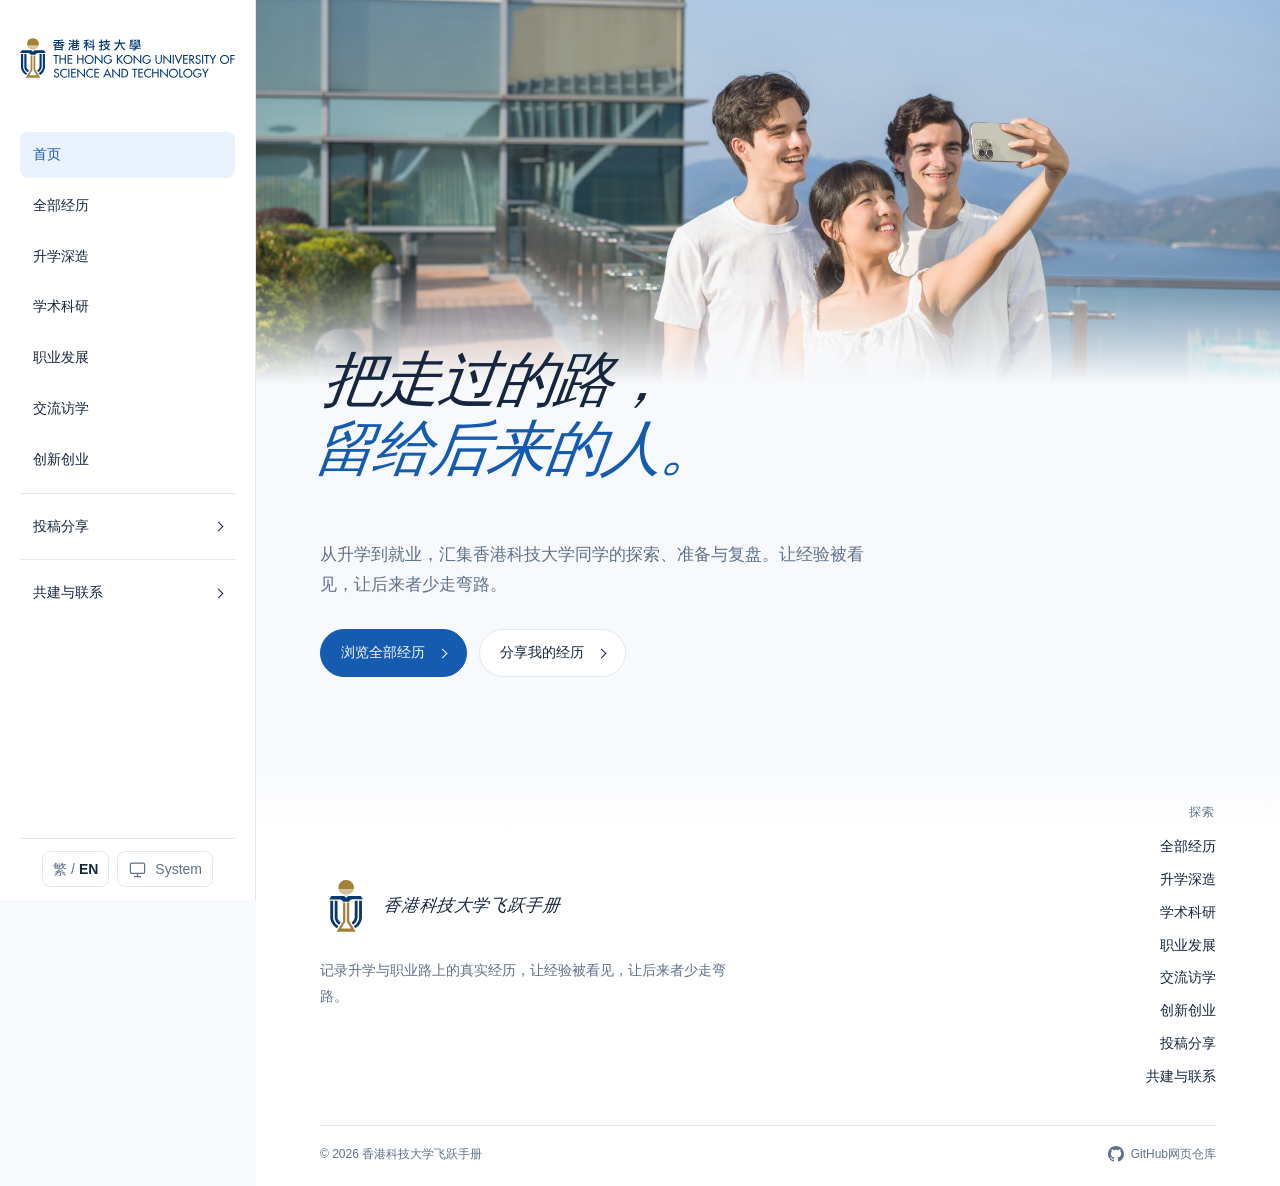
==== commit 13c8c429: "Fix initial locale rendering and simplify submission choices" ====
--- a/index.html
+++ b/index.html
@@ -9,6 +9,7 @@
 <meta name="theme-color" content="#f7f9fc">
 <title>HKUST Feiyue · 香港科技大学飞跃手册</title>
 <script src="./assets/js/theme-init.js"></script>
+<style>html[data-language-pending] body{visibility:hidden}</style>
 <link rel="preload" as="image" href="./assets/images/hkust-campus.jpg">
 <link rel="stylesheet" href="./assets/css/site.css">
 <script defer src="./assets/js/i18n.js"></script>
--- a/assets/css/site.css
+++ b/assets/css/site.css
@@ -118,9 +118,9 @@
 .sidebar-bottom {
   display: flex;
   align-items: center;
-  justify-content: flex-start;
+  justify-content: center;
   margin-top: auto;
-  padding-top: 12px;
+  padding: 12px 0 9px;
   gap: 8px;
   border-top: 1px solid var(--line);
 }
@@ -1227,6 +1227,13 @@
   min-width:0;
 }
 
+.campus-field { border: 0; padding: 0; min-width: 0; }
+.campus-field legend { font-weight: 600; margin-bottom: 8px; }
+.campus-options { display: flex; flex-wrap: wrap; gap: 10px; }
+.campus-choice { display: inline-flex; align-items: center; gap: 8px; padding: 8px 12px; border: 1px solid var(--line); border-radius: var(--control-radius); background: var(--surface); cursor: pointer; }
+.campus-choice:has(:checked) { border-color: var(--accent); background: var(--soft); }
+.campus-choice input { width: 16px; height: 16px; padding: 0; margin: 0; accent-color: var(--accent); }
+
 .contact-fields legend {
   font-weight:600;
   margin-bottom:12px;
@@ -1640,6 +1647,7 @@
   top: -140px;
   font-family: var(--serif);
   font-style: italic;
+  font-synthesis: style;
   transform: skewX(-7deg);
   transform-origin: left center;
   font-weight: 720;
@@ -1738,15 +1746,11 @@
   display: inline-block;
   font-family: var(--serif);
   font-style: italic;
+  font-synthesis: style;
   transform: skewX(-7deg);
   font-size: 17px;
   font-weight: 700;
   letter-spacing: .035em;
-}
-
-:lang(zh-Hant) :is(.page.is-home .home-intro h1, .footer-brand-name) {
-  font-style: normal;
-  transform: none;
 }
 
 .footer-brand p {
@@ -1965,7 +1969,7 @@
   }
 
   .sidebar-bottom {
-  justify-content: flex-start;
+  justify-content: center;
   margin-top: 12px;
   padding-top: 16px;
   }
